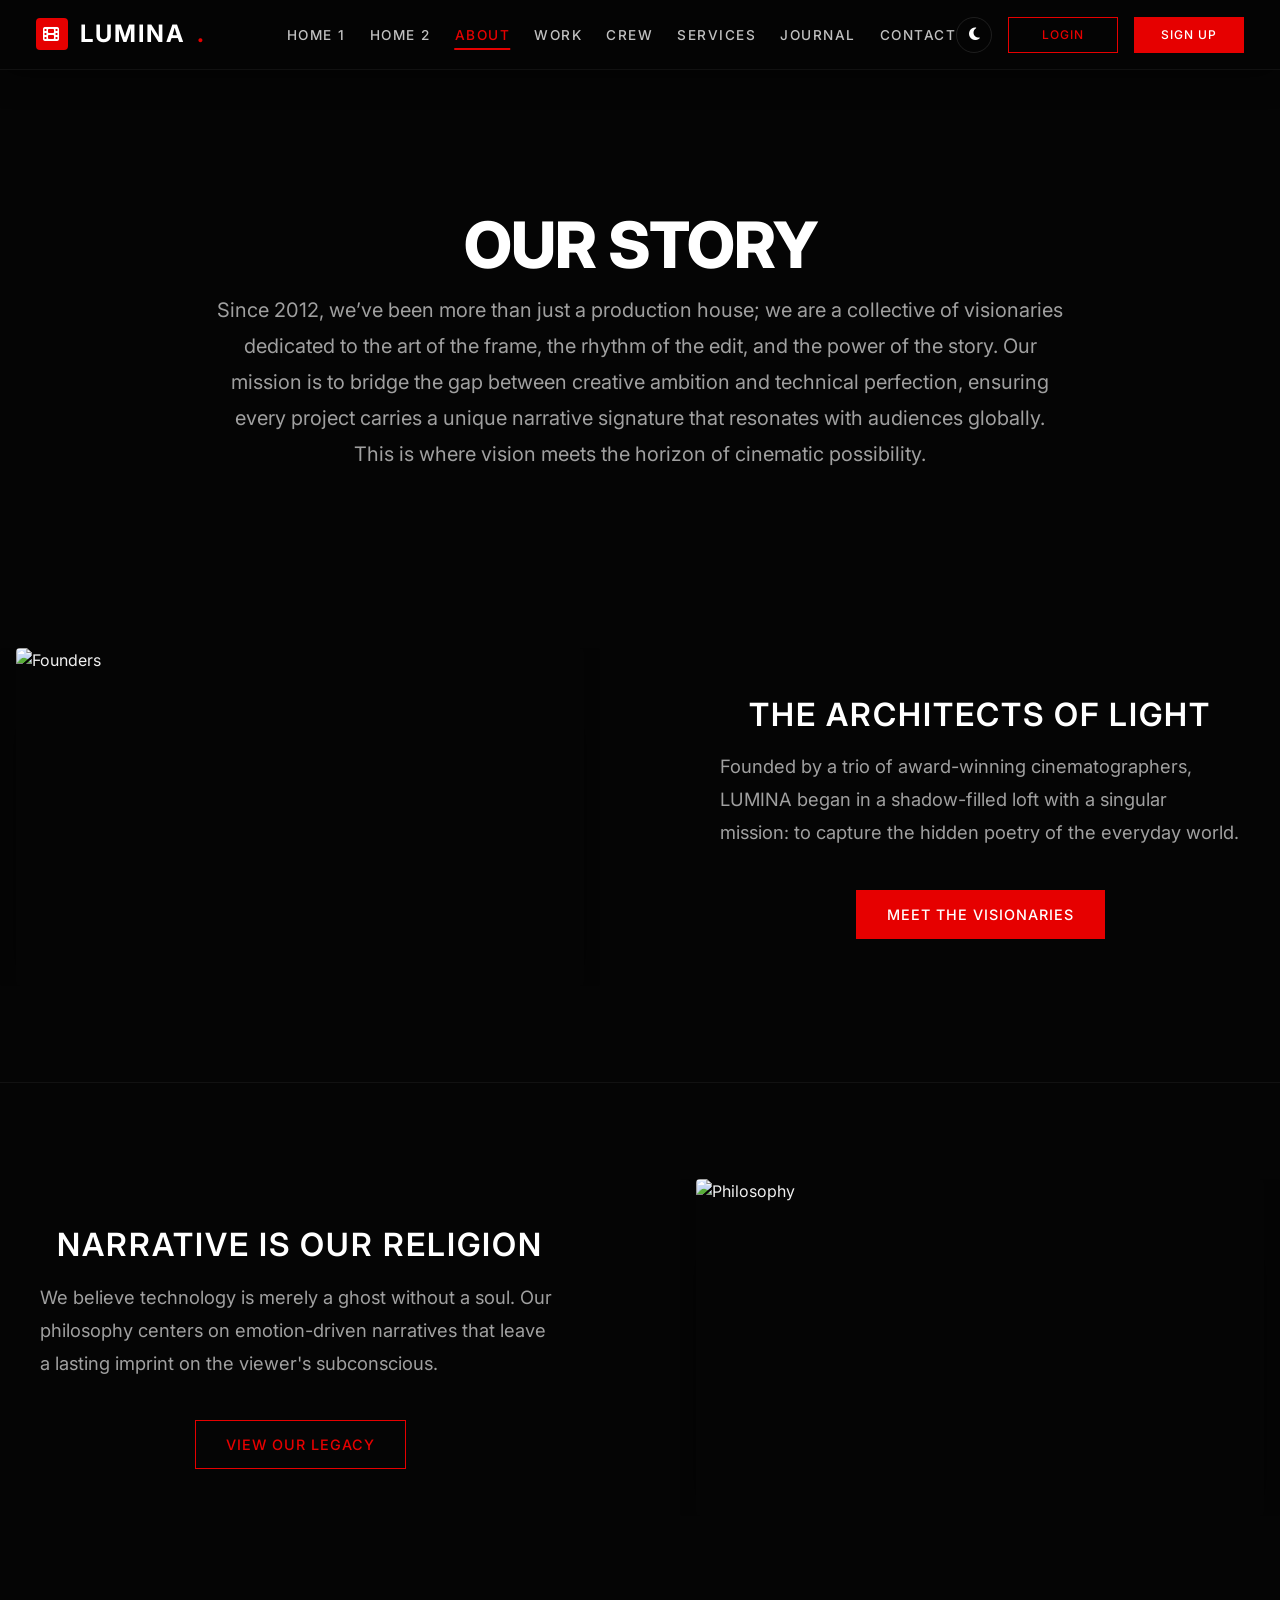
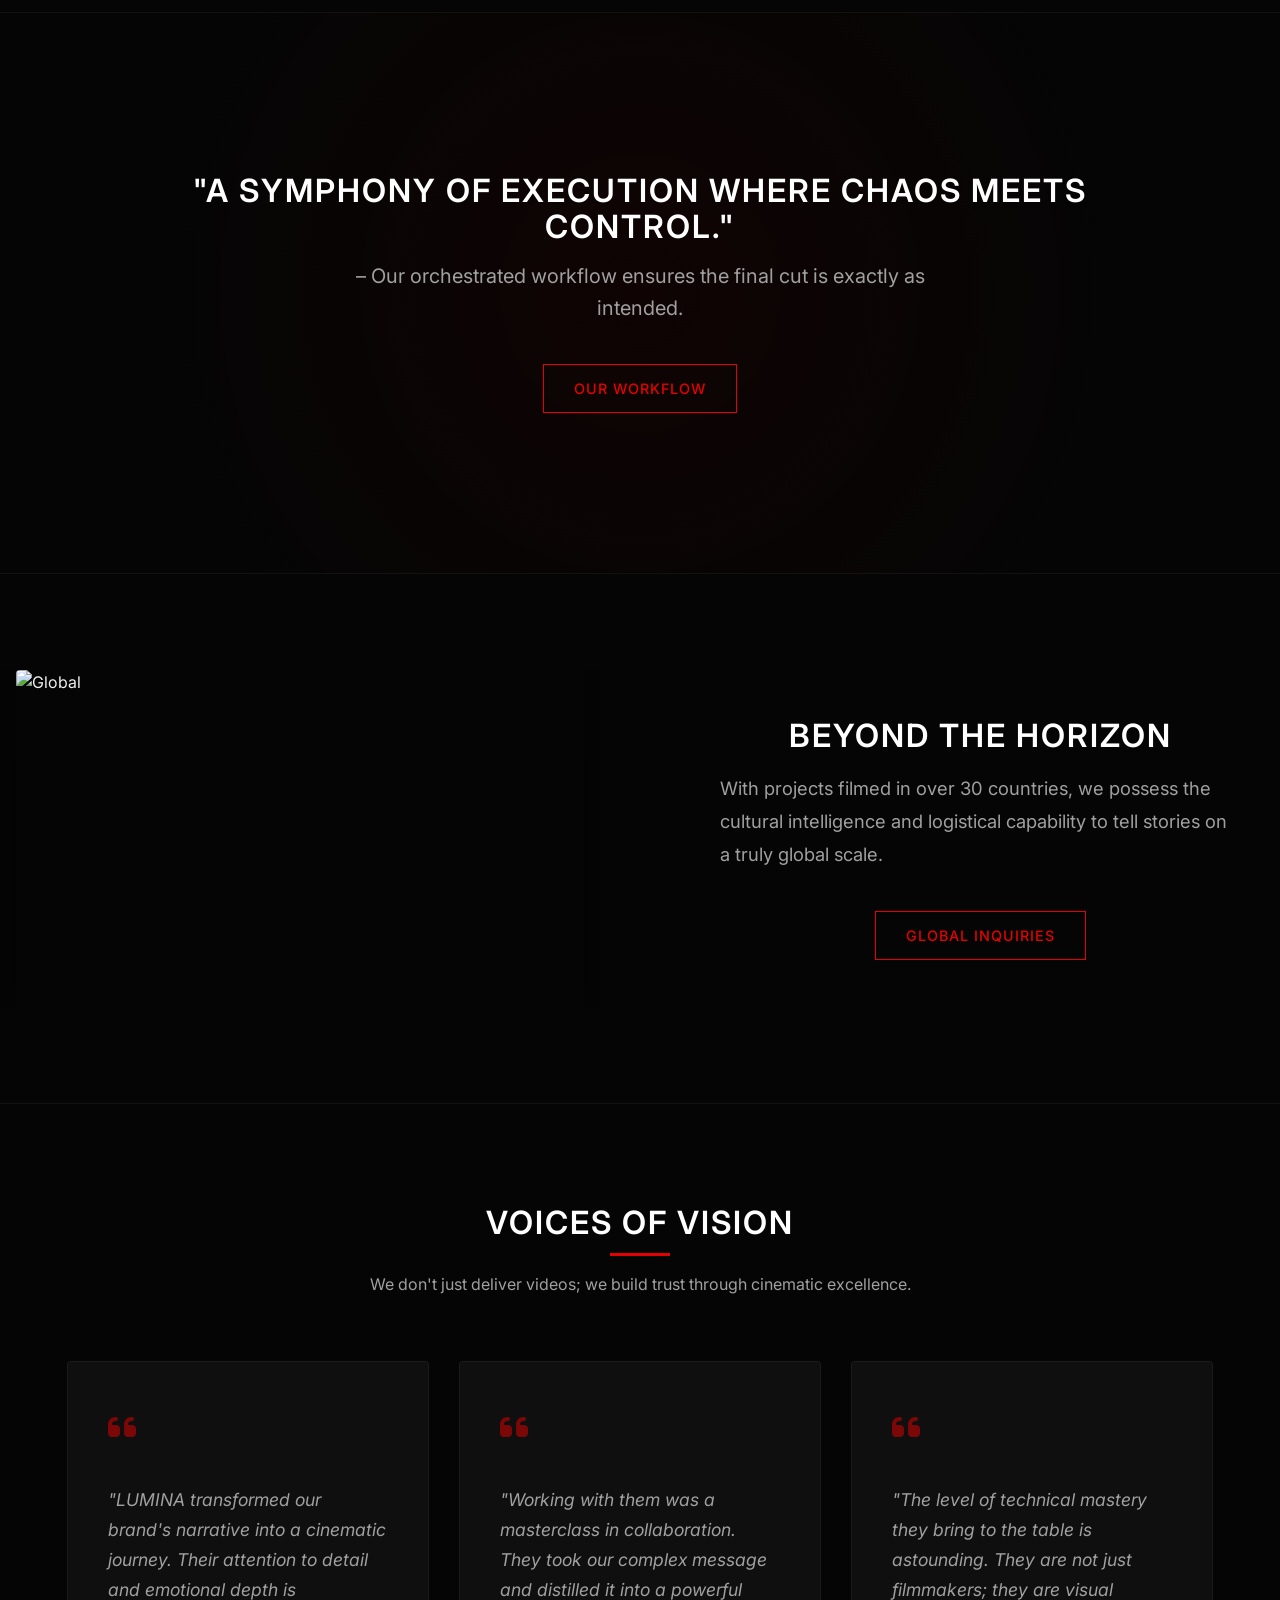
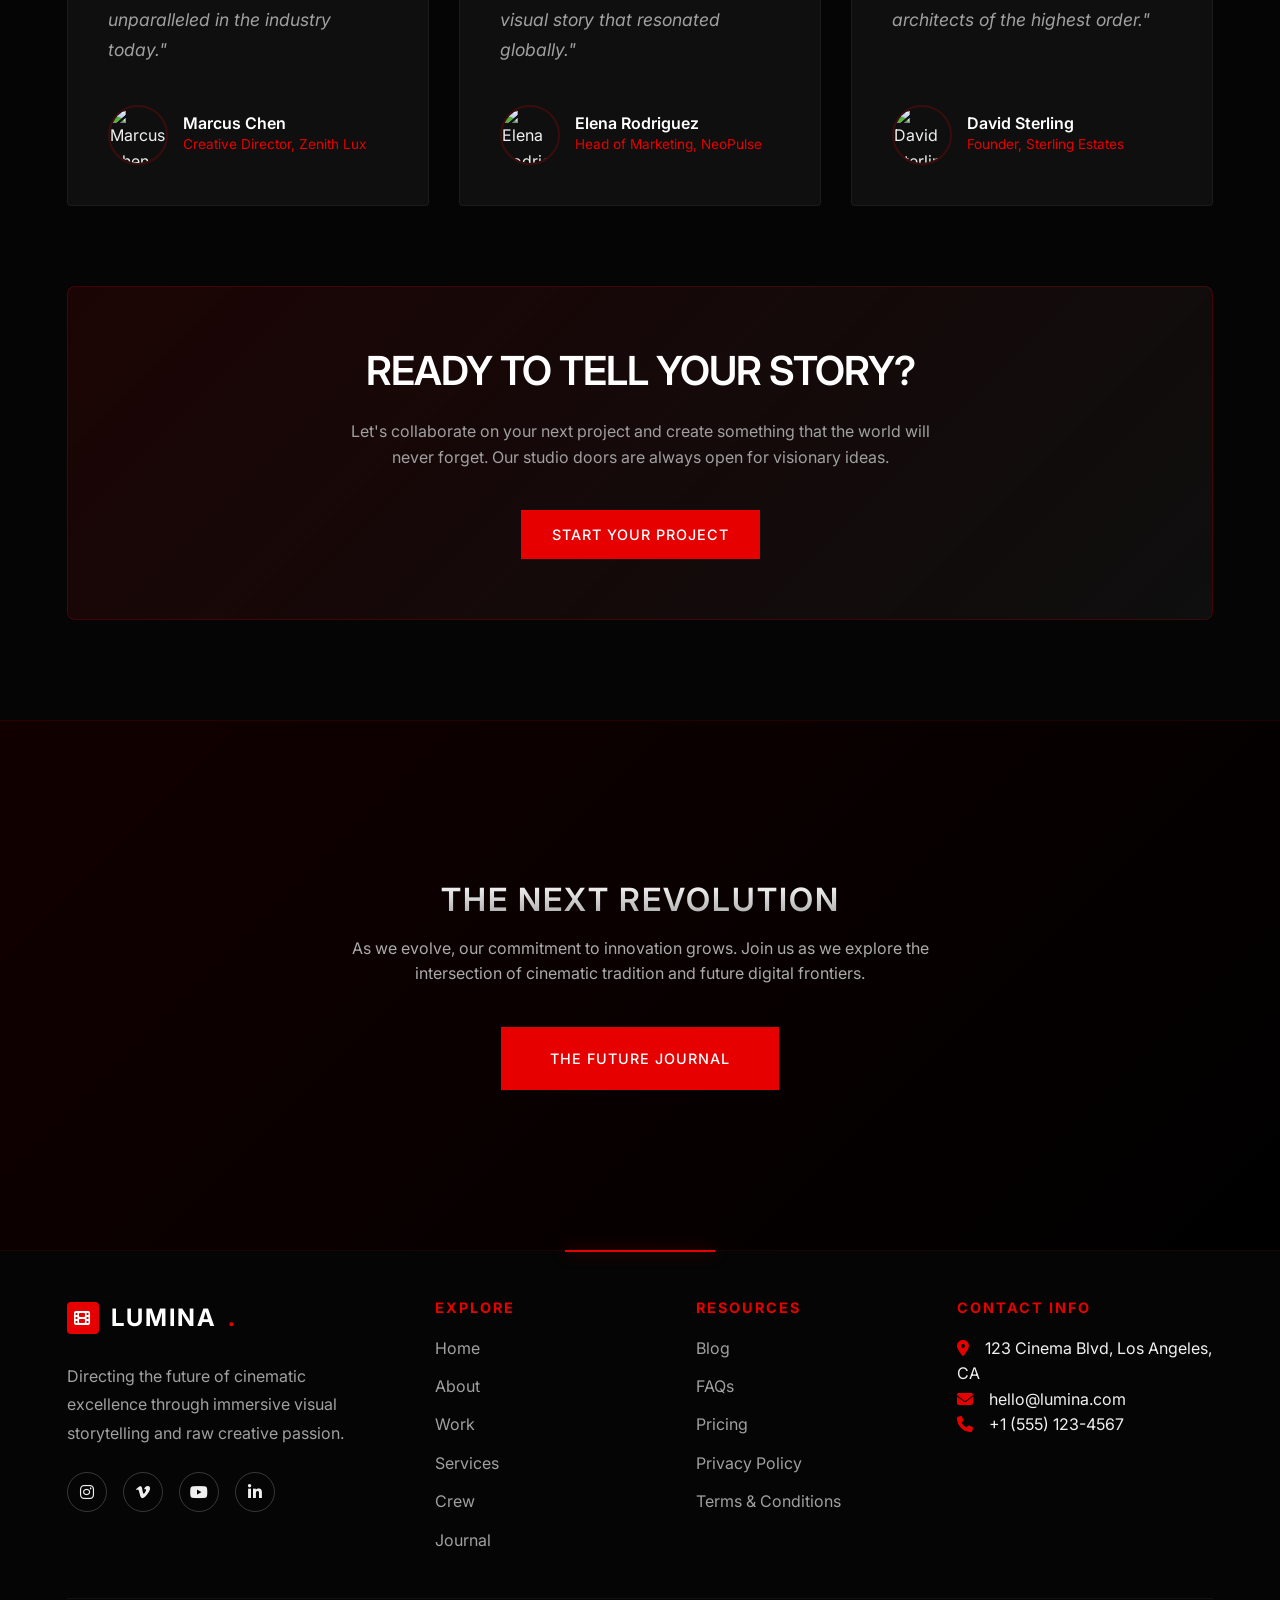
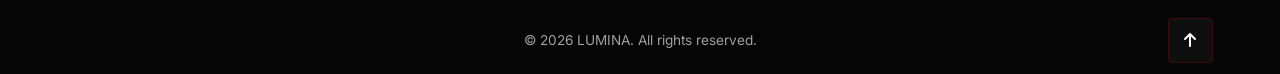
==== about.html @ e9e658db "first commit" ====
<!DOCTYPE html>
<html lang="en">

<head>
    <meta charset="UTF-8">
    <meta name="viewport" content="width=device-width, initial-scale=1.0">
    <title>LUMINA | About Us</title>
    <link rel="stylesheet" href="css/style.css">
    <link rel="icon" type="image/png" href="favicon.png">
    <link rel="stylesheet" href="https://cdnjs.cloudflare.com/ajax/libs/font-awesome/6.4.0/css/all.min.css">
    <style>
        .page-header {
            background: transparent !important;
            min-height: auto !important;
        }

        .page-header::before {
            display: none !important;
        }

        .about-story {
            max-width: 800px;
            margin: 0 auto;
            font-size: 1.1rem;
            line-height: 1.8;
            color: #ccc;
        }

        .about-story p {
            margin-bottom: 2rem;
            color: inherit;
        }

        .vision-mission {
            display: grid;
            grid-template-columns: 1fr 1fr;
            gap: 4rem;
            margin: 4rem 0;
        }

        @media (max-width: 768px) {
            .vision-mission {
                grid-template-columns: 1fr;
            }
        }

        .vm-card {
            background: var(--bg-secondary);
            padding: 3rem;
            border-left: 3px solid var(--accent-color);
        }

        .vm-card h3 {
            margin-bottom: 1rem;
            color: var(--accent-color);
        }

        .milestones {
            margin-top: 8rem;
        }
    </style>
</head>

<body>

    <!-- Navbar -->
    <nav class="navbar">
        <div class="container nav-container">
            <div class="nav-left">
                <a href="index.html" class="logo">
                    <div class="logo-icon"><i class="fas fa-film"></i></div>
                    LUMINA<span>.</span>
                </a>
            </div>

            <ul class="nav-links">
                <li><a href="index.html">Home 1</a></li>
                <li><a href="home-studio.html">Home 2</a></li>
                <li><a href="about.html" class="active">About</a></li>
                <li><a href="portfolio.html">Work</a></li>
                <li><a href="crew.html">Crew</a></li>
                <li><a href="services.html">Services</a></li>
                <li><a href="blog.html">Journal</a></li>
                <li><a href="contact.html">Contact</a></li>
                <li class="mobile-actions">
                    <a href="login.html" class="btn btn-sm">Login</a>
                    <a href="signup.html" class="btn btn-sm btn-primary">Sign Up</a>
                </li>
            </ul>

            <div class="nav-right">
                <div class="nav-actions">
                    <button class="theme-btn" title="Toggle Theme"><i class="fas fa-moon"></i></button>
                    <a href="login.html" class="btn btn-sm">Login</a>
                    <a href="signup.html" class="btn btn-sm btn-primary">Sign Up</a>
                </div>
                <div class="hamburger">
                    <i class="fas fa-bars"></i>
                </div>
            </div>
        </div>
    </nav>

    <header class="page-header">
        <div class="container">
            <h1 class="fade-in" style="font-size: 4rem; margin-bottom: 0.75rem;">Our Story</h1>
            <p class="fade-in"
                style="max-width: 850px; margin: 0 auto; line-height: 1.8; color: var(--text-secondary);">Since 2012,
                we’ve been more than just a production house; we are a collective of visionaries dedicated to the art of
                the frame, the rhythm of the edit, and the power of the story. Our mission is to bridge the gap between
                creative ambition and technical perfection, ensuring every project carries a unique narrative signature
                that resonates with audiences globally. This is where vision meets the horizon of cinematic possibility.
            </p>
        </div>
    </header>

    <!-- Structured Content Sections -->
    <main class="structured-sections">
        <!-- Section 1: The Founders (Split) -->
        <section class="section-split">
            <div class="container split-image-wrapper fade-in">
                <img src="https://images.unsplash.com/photo-1529156069898-49953e39b3ac?q=80&w=2073&auto=format&fit=crop"
                    alt="Founders" class="split-image">
            </div>
            <div class="container split-content fade-in">
                <h2>THE ARCHITECTS OF LIGHT</h2>
                <p>Founded by a trio of award-winning cinematographers, LUMINA began in a shadow-filled loft with a
                    singular mission: to capture the hidden poetry of the everyday world.</p>
                <a href="crew.html" class="btn btn-primary">Meet the Visionaries</a>
            </div>
        </section>

        <!-- Section 2: Artistic Philosophy (Split Reverse) -->
        <section class="section-split reverse">
            <div class="container split-image-wrapper fade-in">
                <img src="https://images.unsplash.com/photo-1536440136628-849c177e76a1?q=80&w=1925&auto=format&fit=crop"
                    alt="Philosophy" class="split-image">
            </div>
            <div class="container split-content fade-in">
                <h2>NARRATIVE IS OUR RELIGION</h2>
                <p>We believe technology is merely a ghost without a soul. Our philosophy centers on emotion-driven
                    narratives that leave a lasting imprint on the viewer's subconscious.</p>
                <a href="portfolio.html" class="btn">View Our Legacy</a>
            </div>
        </section>

        <!-- Section 3: The Creative Process (Highlight) -->
        <section class="section-highlight fade-in">
            <div class="container">
                <h2>"A symphony of execution where chaos meets control."</h2>
                <p>– Our orchestrated workflow ensures the final cut is exactly as intended.</p>
                <a href="services.html" class="btn">Our Workflow</a>
            </div>
        </section>

        <!-- Section 4: Global Footprint (Split) -->
        <section class="section-split">
            <div class="container split-image-wrapper fade-in">
                <img src="https://images.unsplash.com/photo-1485846234645-a62644f84728?q=80&w=2059&auto=format&fit=crop"
                    alt="Global" class="split-image">
            </div>
            <div class="container split-content fade-in">
                <h2>BEYOND THE HORIZON</h2>
                <p>With projects filmed in over 30 countries, we possess the cultural intelligence and logistical
                    capability to tell stories on a truly global scale.</p>
                <a href="contact.html" class="btn">Global Inquiries</a>
            </div>
        </section>

        <!-- Section 5: Testimonials -->
        <section class="testimonials-wrapper fade-in">
            <div class="container">
                <div class="section-header">
                    <h2 class="section-title">VOICES OF VISION</h2>
                    <p>We don't just deliver videos; we build trust through cinematic excellence.</p>
                </div>

                <div class="testimonial-grid">
                    <!-- Testimonial 1 -->
                    <div class="testimonial-card">
                        <div class="quote-icon"><i class="fas fa-quote-left"></i></div>
                        <p class="testimonial-text">"LUMINA transformed our brand's narrative into a cinematic journey.
                            Their attention to detail and emotional depth is unparalleled in the industry today."</p>
                        <div class="testimonial-author">
                            <img src="https://images.unsplash.com/photo-1507003211169-0a1dd7228f2d?q=80&w=1974&auto=format&fit=crop"
                                alt="Marcus Chen" class="author-img">
                            <div class="author-info">
                                <h4>Marcus Chen</h4>
                                <p>Creative Director, Zenith Lux</p>
                            </div>
                        </div>
                    </div>

                    <!-- Testimonial 2 -->
                    <div class="testimonial-card">
                        <div class="quote-icon"><i class="fas fa-quote-left"></i></div>
                        <p class="testimonial-text">"Working with them was a masterclass in collaboration. They took our
                            complex message and distilled it into a powerful visual story that resonated globally."</p>
                        <div class="testimonial-author">
                            <img src="https://images.unsplash.com/photo-1494790108377-be9c29b29330?q=80&w=1974&auto=format&fit=crop"
                                alt="Elena Rodriguez" class="author-img">
                            <div class="author-info">
                                <h4>Elena Rodriguez</h4>
                                <p>Head of Marketing, NeoPulse</p>
                            </div>
                        </div>
                    </div>

                    <!-- Testimonial 3 -->
                    <div class="testimonial-card">
                        <div class="quote-icon"><i class="fas fa-quote-left"></i></div>
                        <p class="testimonial-text">"The level of technical mastery they bring to the table is
                            astounding. They are not just filmmakers; they are visual architects of the highest order."
                        </p>
                        <div class="testimonial-author">
                            <img src="https://images.unsplash.com/photo-1472099645785-5658abf4ff4e?q=80&w=2070&auto=format&fit=crop"
                                alt="David Sterling" class="author-img">
                            <div class="author-info">
                                <h4>David Sterling</h4>
                                <p>Founder, Sterling Estates</p>
                            </div>
                        </div>
                    </div>
                </div>

                <!-- CTA Box -->
                <div class="cta-box fade-in">
                    <h3>READY TO TELL YOUR STORY?</h3>
                    <p>Let's collaborate on your next project and create something that the world will never forget. Our
                        studio doors are always open for visionary ideas.</p>
                    <a href="contact.html" class="btn btn-primary">Start Your Project</a>
                </div>
            </div>
        </section>

        <!-- Section 6: Future of Lumina (Full CTA) -->
        <section class="section-cta-full fade-in">
            <div class="container">
                <h2>THE NEXT REVOLUTION</h2>
                <p style="max-width: 600px; margin: 0 auto 2.5rem; color: #aaa;">As we evolve, our commitment to
                    innovation grows. Join us as we explore the intersection of cinematic tradition and future digital
                    frontiers.</p>
                <a href="blog.html" class="btn btn-primary btn-lg" style="padding: 1.2rem 3rem;">The Future Journal</a>
            </div>
        </section>
    </main>

    <!-- Footer -->
    <footer>
        <div class="container">
            <div class="footer-content">
                <div class="footer-brand">
                    <a href="index.html" class="logo" style="margin-bottom: 1.5rem; display: flex;">
                        <div class="logo-icon"><i class="fas fa-film"></i></div>
                        LUMINA<span>.</span>
                    </a>
                    <p>Directing the future of cinematic excellence through immersive visual storytelling and raw
                        creative passion.</p>
                    <div class="social-icons">
                        <a href="#"><i class="fab fa-instagram"></i></a>
                        <a href="#"><i class="fab fa-vimeo-v"></i></a>
                        <a href="#"><i class="fab fa-youtube"></i></a>
                        <a href="#"><i class="fab fa-linkedin-in"></i></a>
                    </div>
                </div>

                <div class="footer-links">
                    <h3>Explore</h3>
                    <ul>
                        <li><a href="index.html">Home</a></li>
                        <li><a href="about.html">About</a></li>
                        <li><a href="portfolio.html">Work</a></li>
                        <li><a href="services.html">Services</a></li>
                        <li><a href="crew.html">Crew</a></li>
                        <li><a href="blog.html">Journal</a></li>
                    </ul>
                </div>

                <div class="footer-links">
                    <h3>Resources</h3>
                    <ul>
                        <li><a href="blog.html">Blog</a></li>
                        <li><a href="#">FAQs</a></li>
                        <li><a href="#">Pricing</a></li>
                        <li><a href="#">Privacy Policy</a></li>
                        <li><a href="#">Terms & Conditions</a></li>
                    </ul>
                </div>

                <div class="footer-contact">
                    <h3>Contact Info</h3>
                    <ul>
                        <li><i class="fas fa-map-marker-alt" style="margin-right:12px; color:var(--accent-color)"></i>
                            123 Cinema Blvd, Los Angeles, CA</li>
                        <li><i class="fas fa-envelope" style="margin-right:12px; color:var(--accent-color)"></i>
                            hello@lumina.com</li>
                        <li><i class="fas fa-phone" style="margin-right:12px; color:var(--accent-color)"></i>
                            +1 (555) 123-4567</li>
                    </ul>
                </div>
            </div>

            <div class="footer-bottom">
                <div class="copyright">
                    <p>&copy; 2026 LUMINA. All rights reserved.</p>
                </div>
                <div class="back-to-top" title="Back to Top">
                    <i class="fas fa-arrow-up"></i>
                </div>
            </div>
        </div>
    </footer>

    <script src="js/main.js"></script>
</body>

</html>
---- css/style.css ----
/* Google Fonts Import */
@import url('https://fonts.googleapis.com/css2?family=Inter:wght@300;400;500;600&family=Playfair+Display:ital,wght@0,400;0,700;1,400&display=swap');

:root {
    --bg-color: #050505;
    --bg-secondary: #0f0f0f;
    --text-primary: #f0f0f0;
    --text-secondary: #a0a0a0;
    --accent-color: #e60000;
    /* Deep Cinematic Red */
    --accent-hover: #b30000;
    --white: #ffffff;
    --black: #000000;
    --overlay-dark: rgba(0, 0, 0, 0.7);
    --transition: all 0.3s ease;

    --font-heading: 'Playfair Display', serif;
    --font-body: 'Inter', sans-serif;

    --spacing-xs: 0.5rem;
    --spacing-sm: 1rem;
    --spacing-md: 2rem;
    --spacing-lg: 4rem;
    --spacing-xl: 8rem;
}

/* Light Mode Variables Overrides */
body.light-mode {
    --bg-color: #fcfcfc;
    --bg-secondary: #ffffff;
    --text-primary: #121212;
    --text-secondary: #555555;
    --white: #111111;
    --black: #ffffff;
    --overlay-dark: rgba(255, 255, 255, 0.82);
    --accent-color: #cc0000;
    /* Slightly more contrast for light mode */
}

body.light-mode .navbar {
    background: rgba(255, 255, 255, 0.98);
}

body.light-mode .navbar.scrolled {
    background: rgba(255, 255, 255, 0.98);
    border-bottom: 1px solid rgba(0, 0, 0, 0.05);
}

body.light-mode .logo,
body.light-mode .nav-links a,
body.light-mode .nav-action,
body.light-mode h1,
body.light-mode h2,
body.light-mode h3 {
    color: var(--text-primary);
}

body.light-mode .logo-icon {
    color: #ffffff;
}

body.light-mode .journal-card,
body.light-mode .vm-card,
body.light-mode .service-preview-card {
    background: #ffffff;
    border: 1px solid rgba(0, 0, 0, 0.05);
    box-shadow: 0 5px 15px rgba(0, 0, 0, 0.03);
}

* {
    margin: 0;
    padding: 0;
    box-sizing: border-box;
}

body {
    background-color: var(--bg-color);
    color: var(--text-primary);
    font-family: var(--font-body);
    line-height: 1.6;
    overflow-x: hidden;
    -webkit-font-smoothing: antialiased;
    padding-top: 70px;
    /* Offset for fixed header */
}

h1,
h2,
h3,
h4,
h5,
h6 {
    font-family: var(--font-heading);
    color: var(--white);
    font-weight: 700;
    line-height: 1.2;
}

a {
    text-decoration: none;
    color: inherit;
    transition: var(--transition);
}

ul {
    list-style: none;
}

img,
video {
    max-width: 100%;
    display: block;
}

/* Base Utility Classes */
.container {
    width: 92%;
    max-width: 1240px;
    margin: 0 auto;
    padding: 0 var(--spacing-sm);
}

.text-center {
    text-align: center;
}

.section-padding {
    padding: var(--spacing-xl) 0;
}

.flex {
    display: flex;
}

.grid {
    display: grid;
}

.items-center {
    align-items: center;
}

.justify-between {
    justify-content: space-between;
}

.justify-center {
    justify-content: center;
}

/* Buttons */
.btn {
    display: inline-block;
    padding: 12px 30px;
    border: 1px solid var(--accent-color);
    color: var(--accent-color);
    text-transform: uppercase;
    letter-spacing: 1px;
    font-size: 0.9rem;
    font-weight: 500;
    cursor: pointer;
    transition: var(--transition);
    background: transparent;
}

.btn:hover {
    background: var(--accent-color);
    color: var(--white);
    border-color: var(--accent-color);
}

.btn-primary {
    background: var(--accent-color);
    color: var(--white);
}

.btn-primary:hover {
    background: var(--accent-hover);
    border-color: var(--accent-hover);
    color: var(--white);
}

/* Navbar Redesign Refined */
.navbar {
    position: fixed;
    top: 0;
    left: 0;
    width: 100%;
    height: 70px;
    /* Compact persistent height */
    padding: 0;
    z-index: 1000;
    background: rgba(5, 5, 5, 0.98);
    /* Solid dark background */
    backdrop-filter: blur(15px);
    border-bottom: 1px solid rgba(255, 255, 255, 0.05);
    box-shadow: 0 4px 30px rgba(0, 0, 0, 0.5);
    transition: var(--transition);
    display: flex;
    align-items: center;
}

.navbar.scrolled {
    background: rgba(0, 0, 0, 1);
    height: 70px;
}

.nav-container {
    display: flex;
    justify-content: space-between;
    align-items: center;
    width: 100%;
    height: 100%;
    position: relative;
}

.nav-left {
    display: flex;
    align-items: center;
    flex: 1;
    /* Allow left side to occupy space */
    z-index: 11;
}

.logo {
    display: flex;
    align-items: center;
    gap: 12px;
    font-family: var(--font-heading);
    font-size: 1.5rem;
    font-weight: 700;
    color: var(--white);
    letter-spacing: 2px;
    z-index: 12;
}

.logo-icon {
    width: 32px;
    height: 32px;
    background: var(--accent-color);
    border-radius: 4px;
    display: flex;
    align-items: center;
    justify-content: center;
    color: var(--white);
    font-size: 1rem;
}

.logo span {
    color: var(--accent-color);
}

.nav-links {
    display: flex;
    align-items: center;
    gap: 1.5rem;
    /* Reduced gap from 2rem to prevent collision */
    margin: 0;
    padding: 0;
    list-style: none;
    transition: var(--transition);
    z-index: 10;
    flex: 0 0 auto;
    /* Keep exact size */
}

.nav-links a {
    color: var(--text-primary);
    font-size: 0.85rem;
    text-transform: uppercase;
    letter-spacing: 1.5px;
    font-weight: 500;
    position: relative;
    padding: 5px 0;
    opacity: 0.8;
    white-space: nowrap;
    /* Prevent numbers from stacking */
}

.nav-links a:hover,
.nav-links a.active {
    opacity: 1;
    color: var(--accent-color);
}

.nav-links a::after {
    content: '';
    position: absolute;
    width: 0;
    height: 2px;
    bottom: -2px;
    left: 50%;
    transform: translateX(-50%);
    background-color: var(--accent-color);
    transition: width 0.3s ease;
}

.nav-links a:hover::after,
.nav-links a.active::after {
    width: 100%;
}

.nav-right {
    display: flex;
    align-items: center;
    justify-content: flex-end;
    flex: 1;
    /* Allow right side to occupy same space as left for centering effect */
    gap: 1.2rem;
    z-index: 11;
}

.nav-actions {
    display: flex;
    align-items: center;
    gap: 1rem;
}

.nav-action {
    font-size: 0.8rem;
    text-transform: uppercase;
    letter-spacing: 1px;
    color: var(--text-primary);
    font-weight: 600;
    transition: var(--transition);
    padding: 8px 12px;
}

.nav-action:hover {
    color: var(--accent-color);
}

.theme-btn {
    background: transparent;
    border: 1px solid rgba(255, 255, 255, 0.1);
    color: var(--white);
    width: 36px;
    height: 36px;
    border-radius: 50%;
    display: flex;
    align-items: center;
    justify-content: center;
    cursor: pointer;
    transition: var(--transition);
}

.theme-btn i {
    font-size: 0.9rem;
}

.theme-btn:hover {
    border-color: var(--accent-color);
    color: var(--accent-color);
    background: rgba(230, 0, 0, 0.05);
}

.btn-sm {
    padding: 10px 24px;
    font-size: 0.75rem;
    min-width: 110px;
    text-align: center;
    display: flex;
    align-items: center;
    justify-content: center;
    height: 36px;
}

.mobile-actions {
    display: none;
}

.hamburger {
    display: none;
    cursor: pointer;
    font-size: 1.5rem;
    color: var(--white);
}

/* Mobile Nav Update */
@media (max-width: 1100px) {
    .nav-actions .btn {
        display: none;
    }

    .nav-right {
        gap: 0.8rem;
    }
}

@media (max-width: 1100px) {
    .nav-links {
        position: fixed;
        left: auto;
        transform: none;
        top: 0;
        right: -100%;
        height: 100vh;
        width: 80%;
        max-width: 400px;
        background: var(--bg-secondary);
        flex-direction: column;
        justify-content: center;
        align-items: center;
        box-shadow: -10px 0 30px rgba(0, 0, 0, 0.5);
        transition: right 0.4s cubic-bezier(0.77, 0, 0.175, 1);
        z-index: 1000;
        gap: 2rem;
    }

    .nav-links.active {
        right: 0;
    }

    .hamburger {
        display: block;
        z-index: 1001;
    }

    .nav-links a {
        font-size: 1.2rem;
    }

    .mobile-actions {
        display: flex;
        flex-direction: column;
        align-items: center;
        gap: 1.5rem;
        margin-top: 2rem;
        width: 100%;
        padding: 0 2rem;
    }
}

/* Footer */
footer {
    background-color: #050505;
    /* Deeper cinematic black */
    padding: 3rem 0 1rem;
    border-top: 1px solid rgba(230, 0, 0, 0.1);
    position: relative;
}

footer::before {
    content: '';
    position: absolute;
    top: -1px;
    left: 50%;
    transform: translateX(-50%);
    width: 150px;
    height: 2px;
    background: var(--accent-color);
    box-shadow: 0 0 15px rgba(230, 0, 0, 0.6);
    z-index: 1;
}

.footer-content {
    display: grid;
    grid-template-columns: 1.5fr 1fr 1fr 1.2fr;
    gap: 3rem;
    margin-bottom: 2rem;
}

@media (max-width: 1024px) {
    .footer-content {
        grid-template-columns: 1fr 1fr;
        gap: 3rem;
    }
}

@media (max-width: 600px) {
    .footer-content {
        grid-template-columns: 1fr;
    }
}

.footer-brand h2 {
    font-size: 2rem;
    margin-bottom: 1rem;
}

.footer-brand p {
    color: var(--text-secondary);
    margin-bottom: 1.5rem;
    max-width: 300px;
    /* Better hierarchy */
    line-height: 1.8;
}

.footer-links h3,
.footer-contact h3 {
    margin-bottom: 1.2rem;
    font-size: 0.9rem;
    text-transform: uppercase;
    letter-spacing: 2px;
    color: var(--accent-color);
    /* Highlight with brand red */
    font-weight: 700;
}

.footer-links ul li {
    margin-bottom: 0.8rem;
}

.footer-links a {
    color: var(--text-secondary);
}

.footer-links a:hover {
    color: var(--accent-color);
}

.social-icons {
    display: flex;
    gap: 1rem;
}

.social-icons a {
    width: 40px;
    height: 40px;
    border: 1px solid rgba(255, 255, 255, 0.2);
    display: flex;
    align-items: center;
    justify-content: center;
    border-radius: 50%;
    transition: var(--transition);
}

.social-icons a:hover {
    border-color: var(--accent-color);
    color: var(--accent-color);
}

.footer-bottom {
    display: flex;
    justify-content: center;
    /* Center the copyright */
    align-items: center;
    padding-top: 1.5rem;
    border-top: 1px solid rgba(255, 255, 255, 0.05);
    position: relative;
    /* For absolute button positioning */
    height: 60px;
    /* Compact height */
}

.copyright {
    color: var(--text-secondary);
    font-size: 0.85rem;
}

.back-to-top {
    position: absolute;
    right: 0;
    width: 45px;
    height: 45px;
    background: var(--bg-secondary);
    border: 1px solid rgba(230, 0, 0, 0.2);
    /* Red accent border */
    color: var(--white);
    display: flex;
    align-items: center;
    justify-content: center;
    border-radius: 4px;
    cursor: pointer;
    transition: var(--transition);
}

.back-to-top:hover {
    background: var(--accent-color);
    border-color: var(--accent-color);
    transform: translateY(-5px);
    box-shadow: 0 0 15px rgba(230, 0, 0, 0.4);
}

@media (max-width: 768px) {
    .footer-bottom {
        flex-direction: column;
        gap: 2rem;
        text-align: center;
    }

    .back-to-top {
        position: static;
        margin-top: 1rem;
    }
}

/* Animations */
.fade-in {
    opacity: 0;
    transform: translateY(20px);
    transition: opacity 0.8s cubic-bezier(0.5, 0, 0, 1), transform 0.8s cubic-bezier(0.5, 0, 0, 1);
}

.fade-in.visible {
    opacity: 1;
    transform: translateY(0);
}

/* Storytelling Layout Components */
.story-blocks {
    display: flex;
    flex-direction: column;
    gap: 10rem;
    margin-top: 6rem;
}

.story-block {
    display: grid;
    grid-template-columns: repeat(12, 1fr);
    align-items: flex-start;
}

.story-content {
    grid-column: 1 / span 6;
    position: relative;
}

.story-block:nth-child(even) .story-content {
    grid-column: 7 / span 6;
    text-align: right;
}

.story-year {
    font-size: clamp(5rem, 15vw, 10rem);
    font-weight: 800;
    color: var(--accent-color);
    line-height: 0.8;
    margin-bottom: 2rem;
    opacity: 0.08;
    font-family: var(--font-heading);
    position: absolute;
    top: -4rem;
    left: -2rem;
    z-index: -1;
    pointer-events: none;
}

.story-block:nth-child(even) .story-year {
    left: auto;
    right: -2rem;
}

.story-header {
    margin-bottom: 1.5rem;
}

.story-title {
    font-size: clamp(2.2rem, 5vw, 3.5rem);
    margin-bottom: 0.5rem;
    color: var(--white);
    letter-spacing: -1px;
    font-family: var(--font-heading);
}

.story-subtitle {
    font-size: 1rem;
    text-transform: uppercase;
    letter-spacing: 4px;
    color: var(--accent-color);
    font-weight: 600;
}

.story-text {
    font-size: 1.15rem;
    color: var(--text-secondary);
    line-height: 1.8;
    max-width: 550px;
}

.story-block:nth-child(even) .story-text {
    margin-left: auto;
}

.story-divider {
    width: 40px;
    height: 1px;
    background: var(--accent-color);
    margin-bottom: 2.5rem;
    opacity: 0.5;
}

.story-block:nth-child(even) .story-divider {
    margin-left: auto;
}

@media (max-width: 950px) {
    .story-blocks {
        gap: 6rem;
    }

    .story-content,
    .story-block:nth-child(even) .story-content {
        grid-column: 1 / span 12;
        text-align: left;
    }

    .story-block:nth-child(even) .story-text,
    .story-block:nth-child(even) .story-divider {
        margin-left: 0;
    }

    .story-block:nth-child(even) .story-year {
        right: auto;
        left: -2rem;
    }
}

/* Typography Scale */
h1 {
    font-size: clamp(2.5rem, 5vw, 4.5rem);
}

h2 {
    font-size: clamp(2rem, 4vw, 3.5rem);
}

h3 {
    font-size: 1.5rem;
}

p {
    color: var(--text-secondary);
}

/* Common Sections */
.section-header {
    margin-bottom: var(--spacing-lg);
    text-align: center;
    max-width: 800px;
    margin-left: auto;
    margin-right: auto;
}

.section-title {
    margin-bottom: 1rem;
    position: relative;
    display: inline-block;
}

.section-title::after {
    content: '';
    display: block;
    width: 60px;
    height: 3px;
    background: var(--accent-color);
    margin: 10px auto 0;
}

/* About Snapshot */
.about-snapshot-content {
    max-width: 800px;
    margin: 0 auto;
    text-align: center;
}

.about-snapshot-content p {
    font-size: 1.25rem;
    margin-bottom: 2.5rem;
    line-height: 1.8;
}

/* Services Highlights */
.bg-darker {
    background-color: #030303;
}

.services-grid {
    display: grid;
    grid-template-columns: repeat(auto-fit, minmax(240px, 1fr));
    gap: 2.5rem;
}

.service-card {
    background: rgba(255, 255, 255, 0.02);
    padding: 3.5rem 2.5rem;
    border: 1px solid rgba(255, 255, 255, 0.05);
    text-align: center;
    transition: var(--transition);
    position: relative;
    overflow: hidden;
}

.service-card::before {
    content: '';
    position: absolute;
    top: 0;
    left: 0;
    width: 100%;
    height: 2px;
    background: var(--accent-color);
    transform: scaleX(0);
    transition: transform 0.4s ease;
    transform-origin: left;
}

.service-card:hover {
    transform: translateY(-10px);
    background: rgba(255, 255, 255, 0.04);
    border-color: rgba(230, 0, 0, 0.2);
}

.service-card:hover::before {
    transform: scaleX(1);
}

.service-card i {
    font-size: 2.5rem;
    color: var(--accent-color);
    margin-bottom: 2rem;
}

.service-card h3 {
    margin-bottom: 1rem;
    font-size: 1.25rem;
}

/* Why Choose Us */
.why-us-grid {
    display: grid;
    grid-template-columns: repeat(auto-fit, minmax(220px, 1fr));
    gap: 3rem;
}

.why-card {
    text-align: center;
}

.why-icon {
    width: 70px;
    height: 70px;
    background: rgba(230, 0, 0, 0.1);
    border-radius: 50%;
    display: flex;
    align-items: center;
    justify-content: center;
    margin: 0 auto 2rem;
    color: var(--accent-color);
    font-size: 1.5rem;
    transition: var(--transition);
}

.why-card:hover .why-icon {
    background: var(--accent-color);
    color: var(--white);
    transform: rotateY(180deg);
}

.why-card h3 {
    font-size: 1.1rem;
    margin-bottom: 0.8rem;
    letter-spacing: 1px;
}

/* CTA Banner */
.cta-banner {
    background: linear-gradient(rgba(0, 0, 0, 0.85), rgba(0, 0, 0, 0.85)), url('https://images.unsplash.com/photo-1485846234645-a62644f84728?q=80&w=2059&auto=format&fit=crop') center/cover;
    text-align: center;
    color: var(--white);
    border-top: 1px solid rgba(230, 0, 0, 0.2);
    border-bottom: 1px solid rgba(230, 0, 0, 0.2);
}

.cta-content h2 {
    font-size: clamp(2rem, 6vw, 4rem);
    margin-bottom: 2rem;
    font-weight: 800;
}

/* Structured Content Sections */
.structured-sections {
    display: flex;
    flex-direction: column;
}

.content-block {
    padding: 8rem 0;
    border-bottom: 1px solid rgba(255, 255, 255, 0.03);
}

.content-block:last-child {
    border-bottom: none;
}

.content-block-container {
    max-width: 900px;
    margin: 0 auto;
    text-align: center;
}

.content-block-image {
    width: 100%;
    aspect-ratio: 21/9;
    /* Much sleeker/shorter cinematic ratio */
    object-fit: cover;
    border-radius: 4px;
    margin-bottom: 2.5rem;
    box-shadow: 0 15px 35px rgba(0, 0, 0, 0.4);
    transition: transform 0.6s cubic-bezier(0.165, 0.84, 0.44, 1);
}

.content-block:hover .content-block-image {
    transform: scale(1.02);
}

.content-block-header {
    font-size: clamp(2rem, 5vw, 3.5rem);
    color: var(--white);
    margin-bottom: 1.5rem;
    line-height: 1.2;
}

.content-block-text {
    font-size: 1.15rem;
    color: var(--text-secondary);
    max-width: 700px;
    margin: 0 auto 2.5rem;
    line-height: 1.8;
}

.content-block .btn {
    min-width: 200px;
}

@media (max-width: 768px) {
    .content-block {
        padding: 5rem 0;
    }

    .content-block-image {
        margin-bottom: 2rem;
    }

    .content-block-header {
        font-size: 1.8rem;
    }

    .content-block-text {
        font-size: 1rem;
    }
}

/* --- New Layout Variations --- */

/* 1. Split Layout (Image + Content) */
.section-split {
    display: grid;
    grid-template-columns: 1fr 1fr;
    gap: 5rem;
    align-items: center;
    padding: 6rem 0;
    border-bottom: 1px solid rgba(255, 255, 255, 0.05);
}

.section-split.reverse {
    direction: rtl;
    /* Flip visual order for desktop grid */
}

.section-split.reverse>* {
    direction: ltr;
    /* Reset text direction */
}

.split-image-wrapper {
    position: relative;
    width: 100%;
    aspect-ratio: 16/9;
    /* Even sleeker cinematic ratio */
    height: auto;
    overflow: hidden;
    border-radius: 4px;
}

.split-image {
    width: 100%;
    height: 100%;
    object-fit: cover;
    border-radius: 4px;
    box-shadow: 0 30px 60px -10px rgba(0, 0, 0, 0.6);
    transition: transform 0.6s cubic-bezier(0.2, 0.8, 0.2, 1);
}

.section-split:hover .split-image {
    transform: scale(1.02);
}

.split-content {
    display: flex;
    flex-direction: column;
    justify-content: center;
    padding: 1rem;
}

/* Alignment Rules: Headings & Buttons Center, Text Left */
.split-content h2 {
    text-align: center;
    margin-bottom: 1.5rem;
    font-size: clamp(2.2rem, 5vw, 3.5rem);
    width: 100%;
}

.split-content p {
    text-align: left;
    margin-bottom: 2.5rem;
    color: var(--text-secondary);
    font-size: 1.15rem;
    line-height: 1.8;
}

.split-content .btn {
    align-self: center;
    /* Center the button in flex column */
}

/* 2. Highlight Section (Minimal Text) */
.section-highlight {
    padding: 10rem 0;
    text-align: center;
    background: radial-gradient(circle at center, rgba(40, 0, 0, 0.3) 0%, var(--bg-color) 70%);
    border-bottom: 1px solid rgba(255, 255, 255, 0.05);
    position: relative;
}

.section-highlight h2 {
    font-size: clamp(2.5rem, 6vw, 4.5rem);
    max-width: 900px;
    margin: 0 auto 2rem;
    line-height: 1.1;
    letter-spacing: -1px;
}

.section-highlight p {
    max-width: 600px;
    margin: 0 auto 2.5rem;
    font-size: 1.25rem;
    color: var(--text-secondary);
}

/* 3. Full-Width CTA Section */
.section-cta-full {
    padding: 10rem 0;
    text-align: center;
    background: linear-gradient(135deg, #120000 0%, #000000 100%);
    border-top: 1px solid rgba(230, 0, 0, 0.15);
    position: relative;
}

.section-cta-full h2 {
    font-size: clamp(3rem, 7vw, 5rem);
    margin-bottom: 2rem;
    background: -webkit-linear-gradient(white, #a0a0a0);
    -webkit-background-clip: text;
    background-clip: text;
    -webkit-text-fill-color: transparent;
}

/* Responsive Adjustments */
@media (max-width: 900px) {

    .section-split,
    .section-split.reverse {
        display: flex;
        flex-direction: column;
        gap: 3rem;
        padding: 5rem 0;
        text-align: center;
        direction: ltr;
        /* Reset direction */
    }

    .split-image-wrapper {
        /* aspect-ratio handles height */
        order: -1;
        /* Image always on top */
    }

    .split-content {
        align-items: center;
        /* Center everything on mobile */
        padding: 0;
    }

    .split-content p {
        text-align: center;
        /* Center text on mobile */
    }
}

/* --- Adaptive Footer Implementation --- */

:root {
    --bg-footer: #050505;
    --footer-border: rgba(255, 255, 255, 0.2);
}

body.light-mode {
    --bg-footer: #f4f4f4;
    --footer-border: rgba(0, 0, 0, 0.15);
}

footer {
    background-color: var(--bg-footer) !important;
    transition: background-color 0.3s ease;
}

.social-icons a {
    border-color: var(--footer-border) !important;
    color: var(--text-primary) !important;
}

/* Ensure text colors in footer respond to theme */
.footer-brand p,
.copyright {
    color: var(--text-secondary);
}

.footer-links a {
    color: var(--text-secondary);
}


/* --- Single Font & Heading Updates --- */
:root {
    --font-heading: 'Inter', sans-serif !important;
    --font-body: 'Inter', sans-serif !important;
}

h1 {
    font-weight: 800;
    /* Bold Hero */
}

h2,
h3,
h4,
h5,
h6 {
    font-family: 'Inter', sans-serif !important;
    font-weight: 600;
}

/* Standardize Section Headings (Subtitle Size) */
.section-split h2,
.section-highlight h2,
.section-cta-full h2,
.content-block-header,
.section-title {
    font-size: clamp(1.5rem, 3vw, 2rem) !important;
    /* Smaller, subtitle-like */
    text-transform: uppercase;
    letter-spacing: 2px;
    margin-bottom: 1rem;
}

/* --- Unified Hero & Page Header System --- */

/* Base container for all page heroes */
.hero,
.page-header,
.journal-hero,
.blog-header,
.studio-hero {
    position: relative;
    padding: 140px 0 80px;
    /* Consistent vertical spacing (Top accommodates nav) */
    min-height: 40vh;
    /* Reduced from 50vh */
    display: flex;
    flex-direction: column;
    align-items: center;
    justify-content: center;
    text-align: center;
    background-size: cover;
    background-position: center;
    background-repeat: no-repeat;
    /* Default background for index if video is missing */
    background-color: var(--bg-color);
}

/* Visibility Overlay */
.hero::before,
.page-header::before,
.journal-hero::before,
.blog-header::before,
.studio-hero::before {
    content: '';
    position: absolute;
    top: 0;
    left: 0;
    width: 100%;
    height: 100%;
    background: rgba(0, 0, 0, 0.65);
    /* Dark overlay for text contrast */
    z-index: 1;
}

/* Content Z-Index to sit above overlay */
.hero>.container,
.page-header>.container,
.journal-hero>.container,
.blog-header>.container,
.studio-hero>.container,
.hero-content {
    position: relative;
    z-index: 2;
    width: 100%;
}

/* Consistent Heading Size */
.hero h1,
.page-header h1,
.journal-hero h1,
.blog-header h1,
.studio-hero h1 {
    font-size: clamp(2.5rem, 5vw, 4.2rem) !important;
    /* Standardized not oversized */
    line-height: 1.1;
    margin-bottom: 0.75rem;
    font-weight: 800;
    text-transform: uppercase;
    letter-spacing: -1px;
    color: var(--white);
    max-width: 900px;
    margin-left: auto;
    margin-right: auto;
}

/* Subtext/Tagline Consistency */
.hero p,
.page-header p,
.journal-hero p,
.studio-hero p,
.hero-subtitle {
    font-size: clamp(1rem, 2vw, 1.25rem);
    color: rgba(255, 255, 255, 0.9);
    max-width: 700px;
    margin: 0 auto 2rem;
    line-height: 1.6;
}

/* Specific Backgrounds (if not handled inline) */
.hero {
    background-image: url('https://images.unsplash.com/photo-1598899134739-967cea94b6ce?q=80&w=2070&auto=format&fit=crop');
}

.journal-hero {
    background-image: url('https://images.unsplash.com/photo-1485846234645-a62644f84728?q=80&w=2059&auto=format&fit=crop');
}

/* Default / Portfolio fallback if not inline */
.page-header {
    background-image: url('https://images.unsplash.com/photo-1550745165-9bc0b252726f?q=80&w=2070&auto=format&fit=crop');
}

/* --- Testimonials & CTA Box --- */
.testimonials-wrapper {
    padding: 100px 0;
    background: var(--bg-color);
}

.testimonial-grid {
    display: grid;
    grid-template-columns: repeat(3, 1fr);
    gap: 30px;
    margin-top: 50px;
}

.testimonial-card {
    background: var(--bg-secondary);
    padding: 40px;
    border: 1px solid rgba(255, 255, 255, 0.05);
    border-radius: 4px;
    transition: var(--transition);
    height: 100%;
    display: flex;
    flex-direction: column;
}

.testimonial-card:hover {
    border-color: var(--accent-color);
    transform: translateY(-8px);
    box-shadow: 0 15px 40px rgba(0, 0, 0, 0.4);
}

.quote-icon {
    font-size: 2rem;
    color: var(--accent-color);
    opacity: 0.5;
    margin-bottom: 2rem;
}

.testimonial-text {
    font-size: 1.1rem;
    line-height: 1.7;
    color: var(--text-secondary);
    margin-bottom: 2.5rem;
    font-style: italic;
    flex-grow: 1;
}

.testimonial-author {
    display: flex;
    align-items: center;
    gap: 15px;
}

.author-img {
    width: 60px;
    height: 60px;
    border-radius: 50%;
    object-fit: cover;
    border: 2px solid rgba(230, 0, 0, 0.2);
}

.author-info h4 {
    font-size: 1rem;
    color: var(--white);
    margin: 0;
}

.author-info p {
    font-size: 0.85rem;
    color: var(--accent-color);
    margin: 0;
}

/* Compact CTA Box */
.cta-box {
    margin-top: 80px;
    background: linear-gradient(135deg, rgba(230, 0, 0, 0.1) 0%, rgba(15, 15, 15, 1) 100%);
    border: 1px solid rgba(230, 0, 0, 0.2);
    padding: 60px;
    border-radius: 8px;
    text-align: center;
    display: flex;
    flex-direction: column;
    align-items: center;
}

.cta-box h3 {
    font-size: 2.5rem;
    margin-bottom: 1.5rem;
    letter-spacing: -1px;
}

.cta-box p {
    max-width: 600px;
    margin-bottom: 2.5rem;
}

@media (max-width: 1000px) {
    .testimonial-grid {
        grid-template-columns: 1fr;
    }

    .cta-box {
        padding: 40px 20px;
    }
}
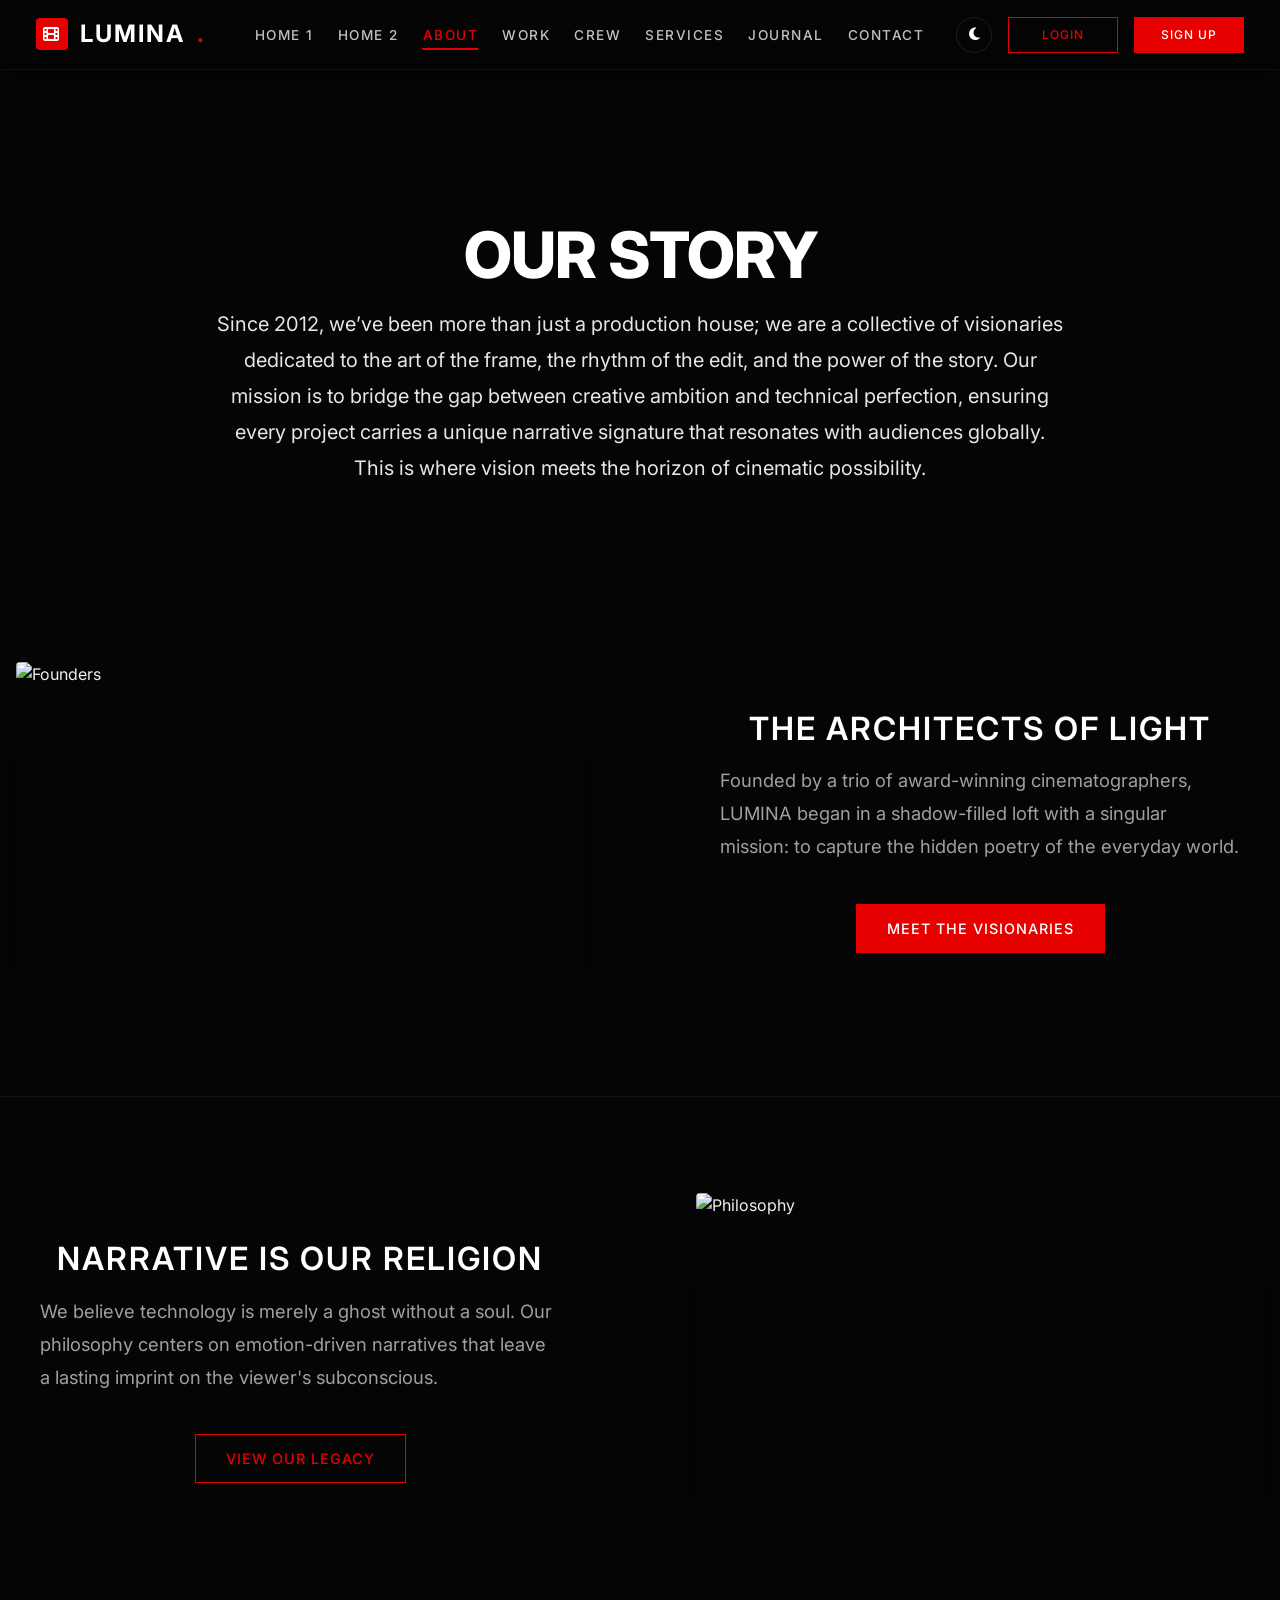
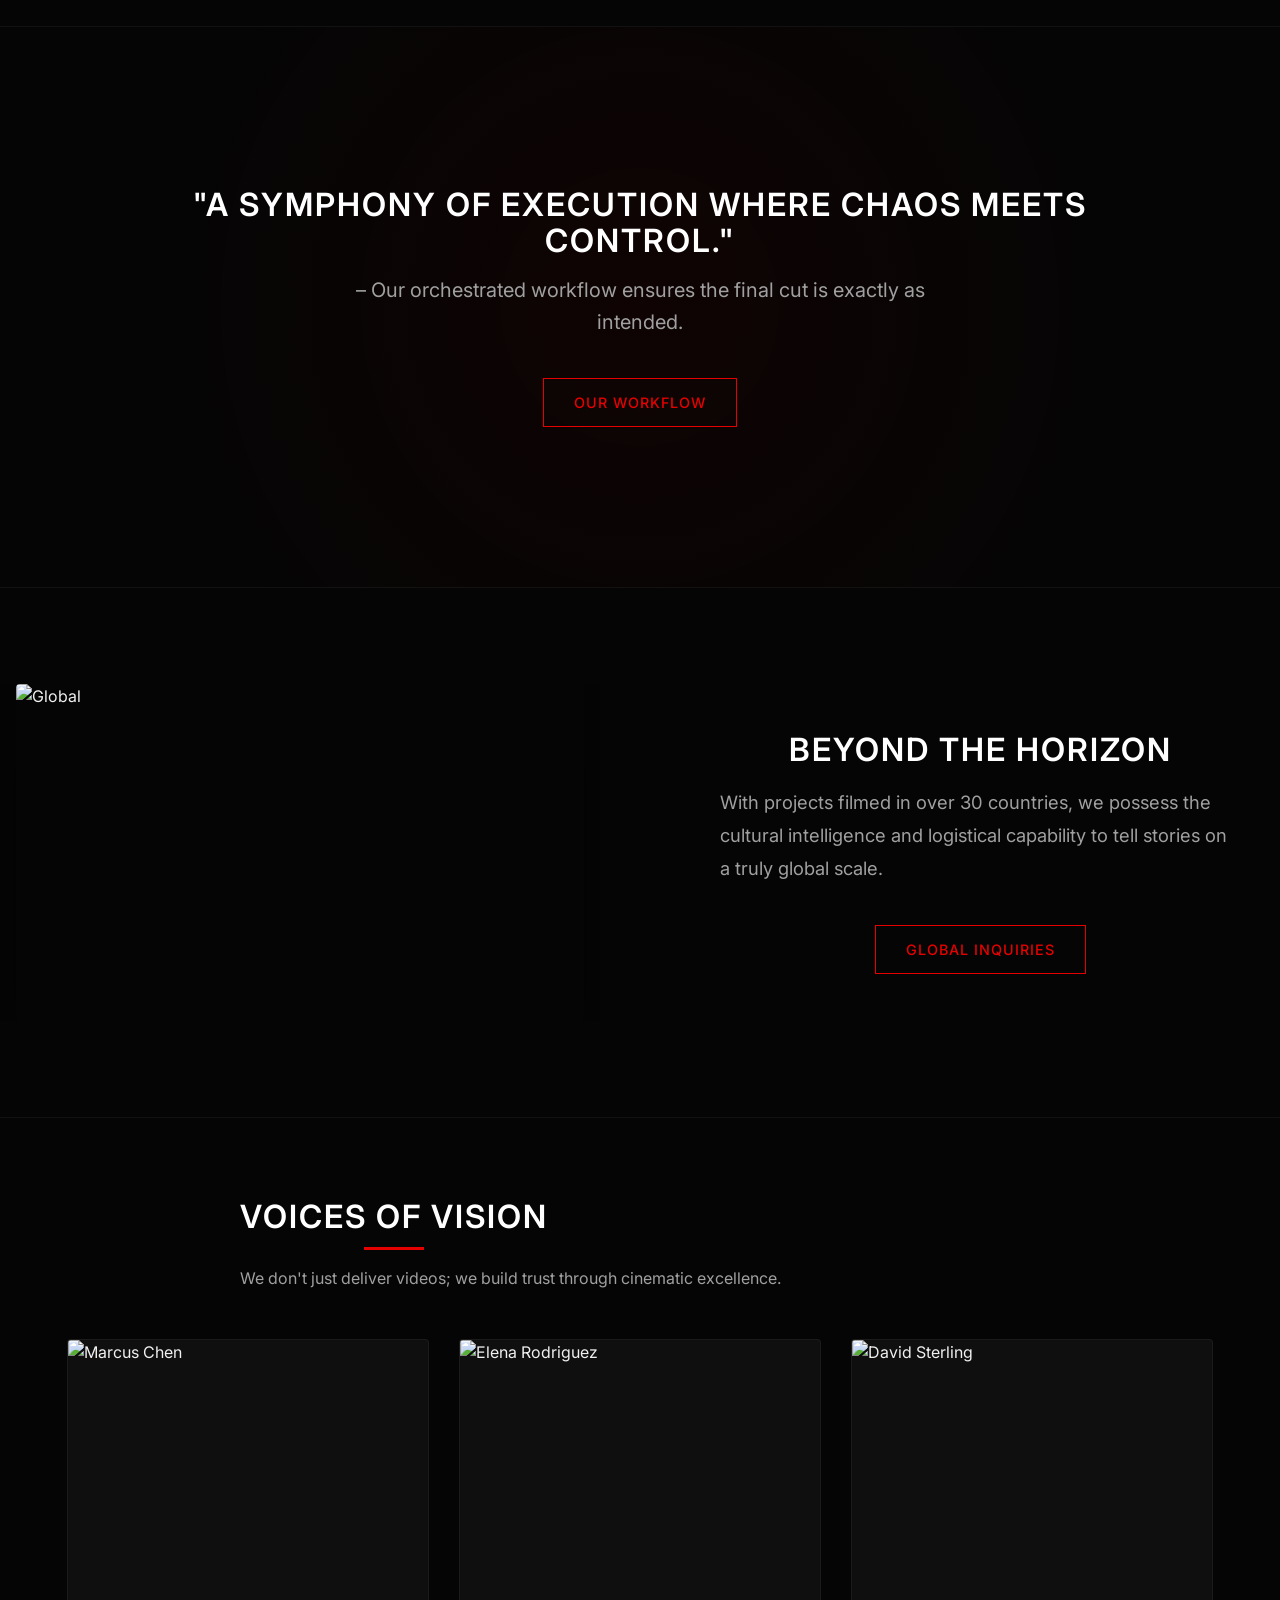
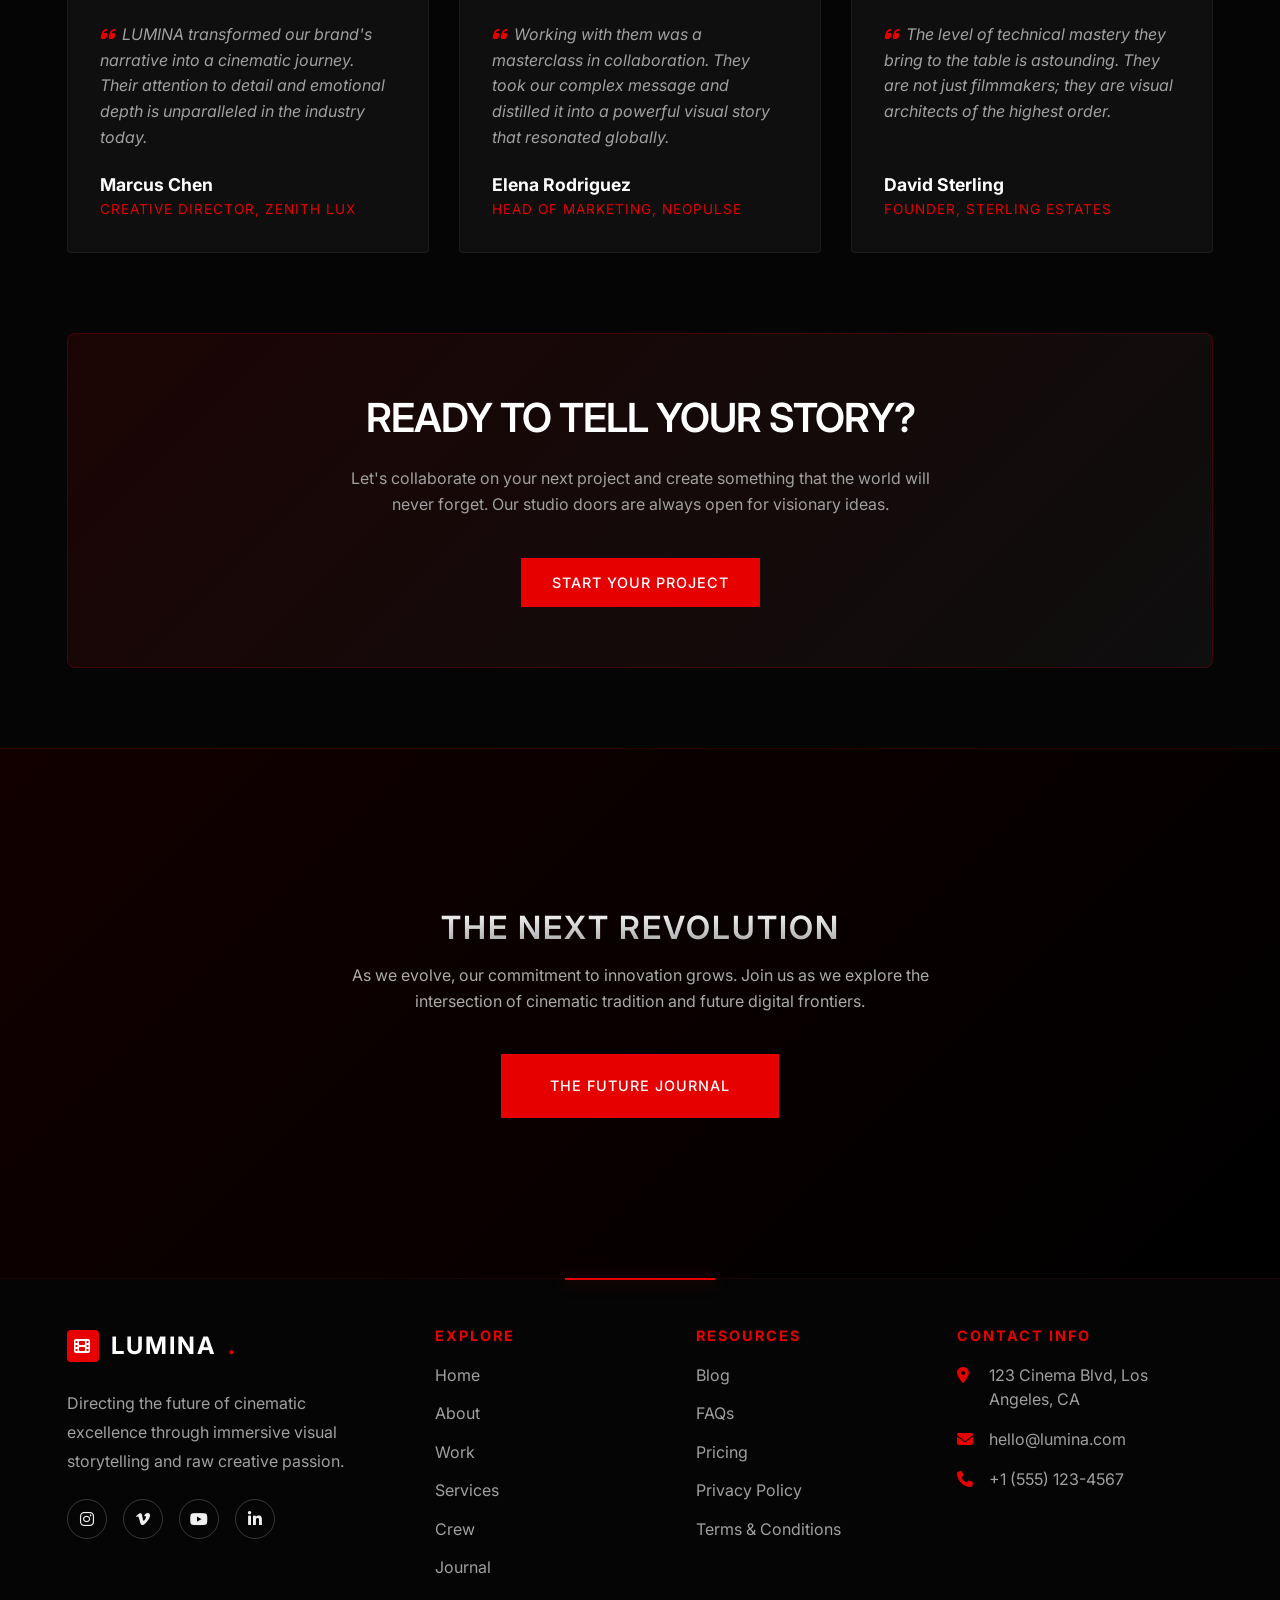
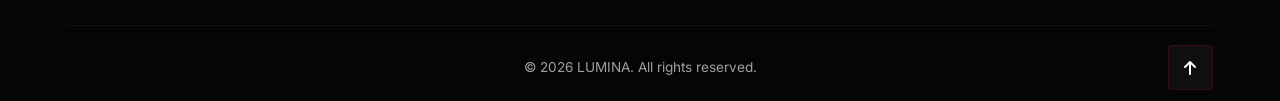
==== commit 36475b1b: "correction" ====
--- a/about.html
+++ b/about.html
@@ -9,54 +9,155 @@
     <link rel="icon" type="image/png" href="favicon.png">
     <link rel="stylesheet" href="https://cdnjs.cloudflare.com/ajax/libs/font-awesome/6.4.0/css/all.min.css">
     <style>
+        /* --- Hero Section Fixes --- */
         .page-header {
             background: transparent !important;
             min-height: auto !important;
+            padding-top: 150px;
+            /* Ensure spacing from top */
+            padding-bottom: 80px;
         }
 
         .page-header::before {
             display: none !important;
         }
 
-        .about-story {
+        /* Light Mode Hero Visibility Fix */
+        body.light-mode .page-header h1 {
+            color: #1a1a1a !important;
+        }
+
+        body.light-mode .page-header p {
+            color: #4a4a4a !important;
+        }
+
+        /* --- Voices of Vision (New Layout) --- */
+        .voices-wrapper {
+            padding: 80px 0;
+            background: var(--bg-color);
+        }
+
+        .section-header {
+            text-align: left;
+            margin-bottom: 3rem;
             max-width: 800px;
-            margin: 0 auto;
+        }
+
+        .voices-grid {
+            display: grid;
+            grid-template-columns: repeat(3, 1fr);
+            gap: 30px;
+            align-items: stretch;
+            /* Equal Height */
+        }
+
+        .voice-card {
+            background: var(--bg-secondary);
+            border: 1px solid rgba(255, 255, 255, 0.05);
+            border-radius: 4px;
+            overflow: hidden;
+            display: flex;
+            flex-direction: column;
+            transition: transform 0.3s ease, box-shadow 0.3s ease;
+        }
+
+        .voice-card:hover {
+            transform: translateY(-5px);
+            border-color: var(--accent-color);
+            box-shadow: 0 10px 30px rgba(0, 0, 0, 0.3);
+        }
+
+        .voice-img {
+            width: 100%;
+            height: 250px;
+            object-fit: cover;
+            object-position: center;
+        }
+
+        .voice-content {
+            padding: 2rem;
+            flex-grow: 1;
+            /* Pushes content to fill height */
+            display: flex;
+            flex-direction: column;
+            justify-content: space-between;
+        }
+
+        .voice-quote {
+            font-size: 1rem;
+            line-height: 1.6;
+            color: var(--text-secondary);
+            margin-bottom: 1.5rem;
+            font-style: italic;
+            position: relative;
+        }
+
+        .voice-quote::before {
+            content: '\f10d';
+            font-family: 'Font Awesome 6 Free';
+            font-weight: 900;
+            color: var(--accent-color);
+            margin-right: 8px;
+        }
+
+        .voice-author h4 {
+            color: var(--white);
             font-size: 1.1rem;
-            line-height: 1.8;
-            color: #ccc;
-        }
-
-        .about-story p {
-            margin-bottom: 2rem;
-            color: inherit;
-        }
-
-        .vision-mission {
-            display: grid;
-            grid-template-columns: 1fr 1fr;
-            gap: 4rem;
-            margin: 4rem 0;
+            margin-bottom: 0.2rem;
+            font-weight: 700;
+        }
+
+        .voice-author p {
+            color: var(--accent-color);
+            font-size: 0.85rem;
+            text-transform: uppercase;
+            letter-spacing: 1px;
+        }
+
+        /* Light Mode Voices Fix */
+        body.light-mode .voice-card {
+            background: #ffffff;
+            border-color: rgba(0, 0, 0, 0.1);
+            box-shadow: 0 5px 15px rgba(0, 0, 0, 0.05);
+        }
+
+        body.light-mode .voice-author h4 {
+            color: #1a1a1a;
+        }
+
+        /* Responsiveness */
+        @media (max-width: 1024px) {
+            .voices-grid {
+                grid-template-columns: repeat(2, 1fr);
+            }
+
+            /* Center Heading and Card Content on Tablet/Mobile */
+            .section-header {
+                text-align: center !important;
+                margin-left: auto;
+                margin-right: auto;
+            }
+
+            .voice-content {
+                text-align: center !important;
+                align-items: center;
+                /* Center flex children */
+            }
+
+            .voice-quote,
+            .voice-author {
+                text-align: center !important;
+            }
         }
 
         @media (max-width: 768px) {
-            .vision-mission {
+            .voices-grid {
                 grid-template-columns: 1fr;
             }
-        }
-
-        .vm-card {
-            background: var(--bg-secondary);
-            padding: 3rem;
-            border-left: 3px solid var(--accent-color);
-        }
-
-        .vm-card h3 {
-            margin-bottom: 1rem;
-            color: var(--accent-color);
-        }
-
-        .milestones {
-            margin-top: 8rem;
+
+            .page-header {
+                padding-top: 120px;
+            }
         }
     </style>
 </head>
@@ -103,7 +204,7 @@
 
     <header class="page-header">
         <div class="container">
-            <h1 class="fade-in" style="font-size: 4rem; margin-bottom: 0.75rem;">Our Story</h1>
+            <h1 class="fade-in" style="font-size: clamp(2.5rem, 5vw, 4rem); margin-bottom: 1rem;">Our Story</h1>
             <p class="fade-in"
                 style="max-width: 850px; margin: 0 auto; line-height: 1.8; color: var(--text-secondary);">Since 2012,
                 we’ve been more than just a production house; we are a collective of visionaries dedicated to the art of
@@ -131,7 +232,7 @@
         </section>
 
         <!-- Section 2: Artistic Philosophy (Split Reverse) -->
-        <section class="section-split reverse">
+        <section class="section-split reverse" id="philosophy">
             <div class="container split-image-wrapper fade-in">
                 <img src="https://images.unsplash.com/photo-1536440136628-849c177e76a1?q=80&w=1925&auto=format&fit=crop"
                     alt="Philosophy" class="split-image">
@@ -167,55 +268,53 @@
             </div>
         </section>
 
-        <!-- Section 5: Testimonials -->
-        <section class="testimonials-wrapper fade-in">
+        <!-- Section 5: Voices of Vision (Redesigned) -->
+        <section class="voices-wrapper fade-in">
             <div class="container">
                 <div class="section-header">
                     <h2 class="section-title">VOICES OF VISION</h2>
-                    <p>We don't just deliver videos; we build trust through cinematic excellence.</p>
-                </div>
-
-                <div class="testimonial-grid">
-                    <!-- Testimonial 1 -->
-                    <div class="testimonial-card">
-                        <div class="quote-icon"><i class="fas fa-quote-left"></i></div>
-                        <p class="testimonial-text">"LUMINA transformed our brand's narrative into a cinematic journey.
-                            Their attention to detail and emotional depth is unparalleled in the industry today."</p>
-                        <div class="testimonial-author">
-                            <img src="https://images.unsplash.com/photo-1507003211169-0a1dd7228f2d?q=80&w=1974&auto=format&fit=crop"
-                                alt="Marcus Chen" class="author-img">
-                            <div class="author-info">
+                    <p style="color: var(--text-secondary); max-width: 600px;">We don't just deliver videos; we build
+                        trust through cinematic excellence.</p>
+                </div>
+
+                <div class="voices-grid">
+                    <!-- Card 1 -->
+                    <div class="voice-card">
+                        <img src="https://images.unsplash.com/photo-1507003211169-0a1dd7228f2d?q=80&w=1974&auto=format&fit=crop"
+                            alt="Marcus Chen" class="voice-img">
+                        <div class="voice-content">
+                            <p class="voice-quote">LUMINA transformed our brand's narrative into a cinematic journey.
+                                Their attention to detail and emotional depth is unparalleled in the industry today.</p>
+                            <div class="voice-author">
                                 <h4>Marcus Chen</h4>
                                 <p>Creative Director, Zenith Lux</p>
                             </div>
                         </div>
                     </div>
 
-                    <!-- Testimonial 2 -->
-                    <div class="testimonial-card">
-                        <div class="quote-icon"><i class="fas fa-quote-left"></i></div>
-                        <p class="testimonial-text">"Working with them was a masterclass in collaboration. They took our
-                            complex message and distilled it into a powerful visual story that resonated globally."</p>
-                        <div class="testimonial-author">
-                            <img src="https://images.unsplash.com/photo-1494790108377-be9c29b29330?q=80&w=1974&auto=format&fit=crop"
-                                alt="Elena Rodriguez" class="author-img">
-                            <div class="author-info">
+                    <!-- Card 2 -->
+                    <div class="voice-card">
+                        <img src="https://images.unsplash.com/photo-1494790108377-be9c29b29330?q=80&w=1974&auto=format&fit=crop"
+                            alt="Elena Rodriguez" class="voice-img">
+                        <div class="voice-content">
+                            <p class="voice-quote">Working with them was a masterclass in collaboration. They took our
+                                complex message and distilled it into a powerful visual story that resonated globally.
+                            </p>
+                            <div class="voice-author">
                                 <h4>Elena Rodriguez</h4>
                                 <p>Head of Marketing, NeoPulse</p>
                             </div>
                         </div>
                     </div>
 
-                    <!-- Testimonial 3 -->
-                    <div class="testimonial-card">
-                        <div class="quote-icon"><i class="fas fa-quote-left"></i></div>
-                        <p class="testimonial-text">"The level of technical mastery they bring to the table is
-                            astounding. They are not just filmmakers; they are visual architects of the highest order."
-                        </p>
-                        <div class="testimonial-author">
-                            <img src="https://images.unsplash.com/photo-1472099645785-5658abf4ff4e?q=80&w=2070&auto=format&fit=crop"
-                                alt="David Sterling" class="author-img">
-                            <div class="author-info">
+                    <!-- Card 3 -->
+                    <div class="voice-card">
+                        <img src="https://images.unsplash.com/photo-1472099645785-5658abf4ff4e?q=80&w=2070&auto=format&fit=crop"
+                            alt="David Sterling" class="voice-img">
+                        <div class="voice-content">
+                            <p class="voice-quote">The level of technical mastery they bring to the table is astounding.
+                                They are not just filmmakers; they are visual architects of the highest order.</p>
+                            <div class="voice-author">
                                 <h4>David Sterling</h4>
                                 <p>Founder, Sterling Estates</p>
                             </div>
@@ -224,7 +323,7 @@
                 </div>
 
                 <!-- CTA Box -->
-                <div class="cta-box fade-in">
+                <div class="cta-box fade-in" style="margin-top: 80px;">
                     <h3>READY TO TELL YOUR STORY?</h3>
                     <p>Let's collaborate on your next project and create something that the world will never forget. Our
                         studio doors are always open for visionary ideas.</p>
--- a/css/style.css
+++ b/css/style.css
@@ -314,6 +314,7 @@
     display: flex;
     align-items: center;
     gap: 1rem;
+    margin-left: 2rem;
 }
 
 .nav-action {
@@ -501,6 +502,21 @@
     margin-bottom: 0.8rem;
 }
 
+.footer-contact ul li {
+    display: flex;
+    align-items: flex-start;
+    margin-bottom: 1rem;
+    color: var(--text-secondary);
+    line-height: 1.5;
+}
+
+.footer-contact ul li i {
+    min-width: 20px;
+    /* Ensure fixed width for alignment */
+    margin-top: 4px;
+    /* Align with first line of text */
+}
+
 .footer-links a {
     color: var(--text-secondary);
 }
@@ -526,8 +542,11 @@
 }
 
 .social-icons a:hover {
-    border-color: var(--accent-color);
-    color: var(--accent-color);
+    background: var(--accent-color);
+    border-color: var(--accent-color) !important;
+    color: var(--white) !important;
+    transform: translateY(-3px);
+    box-shadow: 0 5px 15px rgba(230, 0, 0, 0.4);
 }
 
 .footer-bottom {
@@ -1207,38 +1226,40 @@
     width: 100%;
 }
 
-/* Consistent Heading Size */
+/* Consistent Heading Size - Fixed White for Headers */
 .hero h1,
 .page-header h1,
 .journal-hero h1,
 .blog-header h1,
 .studio-hero h1 {
     font-size: clamp(2.5rem, 5vw, 4.2rem) !important;
-    /* Standardized not oversized */
     line-height: 1.1;
     margin-bottom: 0.75rem;
     font-weight: 800;
     text-transform: uppercase;
     letter-spacing: -1px;
-    color: var(--white);
+    color: #ffffff !important;
+    /* Always white due to dark overlay */
     max-width: 900px;
     margin-left: auto;
     margin-right: auto;
 }
 
-/* Subtext/Tagline Consistency */
+/* Subtext/Tagline Consistency - Fixed White */
 .hero p,
 .page-header p,
 .journal-hero p,
 .studio-hero p,
 .hero-subtitle {
     font-size: clamp(1rem, 2vw, 1.25rem);
-    color: rgba(255, 255, 255, 0.9);
+    color: rgba(255, 255, 255, 0.9) !important;
     max-width: 700px;
     margin: 0 auto 2rem;
     line-height: 1.6;
 }
 
+/* ... existing background rules ... */
+
 /* Specific Backgrounds (if not handled inline) */
 .hero {
     background-image: url('https://images.unsplash.com/photo-1598899134739-967cea94b6ce?q=80&w=2070&auto=format&fit=crop');
@@ -1253,77 +1274,9 @@
     background-image: url('https://images.unsplash.com/photo-1550745165-9bc0b252726f?q=80&w=2070&auto=format&fit=crop');
 }
 
-/* --- Testimonials & CTA Box --- */
-.testimonials-wrapper {
-    padding: 100px 0;
-    background: var(--bg-color);
-}
-
-.testimonial-grid {
-    display: grid;
-    grid-template-columns: repeat(3, 1fr);
-    gap: 30px;
-    margin-top: 50px;
-}
-
-.testimonial-card {
-    background: var(--bg-secondary);
-    padding: 40px;
-    border: 1px solid rgba(255, 255, 255, 0.05);
-    border-radius: 4px;
-    transition: var(--transition);
-    height: 100%;
-    display: flex;
-    flex-direction: column;
-}
-
-.testimonial-card:hover {
-    border-color: var(--accent-color);
-    transform: translateY(-8px);
-    box-shadow: 0 15px 40px rgba(0, 0, 0, 0.4);
-}
-
-.quote-icon {
-    font-size: 2rem;
-    color: var(--accent-color);
-    opacity: 0.5;
-    margin-bottom: 2rem;
-}
-
-.testimonial-text {
-    font-size: 1.1rem;
-    line-height: 1.7;
-    color: var(--text-secondary);
-    margin-bottom: 2.5rem;
-    font-style: italic;
-    flex-grow: 1;
-}
-
-.testimonial-author {
-    display: flex;
-    align-items: center;
-    gap: 15px;
-}
-
-.author-img {
-    width: 60px;
-    height: 60px;
-    border-radius: 50%;
-    object-fit: cover;
-    border: 2px solid rgba(230, 0, 0, 0.2);
-}
-
-.author-info h4 {
-    font-size: 1rem;
-    color: var(--white);
-    margin: 0;
-}
-
-.author-info p {
-    font-size: 0.85rem;
-    color: var(--accent-color);
-    margin: 0;
-}
+/* ... existing testimonial rules ... */
+
+/* ... existing cta-box rules ... */
 
 /* Compact CTA Box */
 .cta-box {
@@ -1338,6 +1291,11 @@
     align-items: center;
 }
 
+body.light-mode .cta-box {
+    background: linear-gradient(135deg, #f5f5f5 0%, #e0e0e0 100%);
+    border-color: rgba(0, 0, 0, 0.1);
+}
+
 .cta-box h3 {
     font-size: 2.5rem;
     margin-bottom: 1.5rem;
@@ -1357,4 +1315,29 @@
     .cta-box {
         padding: 40px 20px;
     }
+}
+
+/* --- Global Light Mode Hero Fixes --- */
+body.light-mode .page-header h1,
+body.light-mode .journal-hero h1,
+body.light-mode .blog-header h1 {
+    color: #111111 !important;
+}
+
+body.light-mode .page-header p,
+body.light-mode .journal-hero p,
+body.light-mode .blog-header p {
+    color: #333333 !important;
+}
+
+/* Ensure overlay doesn't darken the background if we have dark text */
+/* This adds a white overlay which helps if there is a background image, 
+   and is invisible/harmless if the background is transparent (on white body) */
+body.light-mode .page-header::before,
+body.light-mode .journal-hero::before,
+body.light-mode .blog-header::before {
+    background: rgba(255, 255, 255, 0.85);
+    backdrop-filter: blur(5px);
+    display: block !important;
+    /* Force display if hidden by inline styles, to ensure text readability against any potential bg */
 }
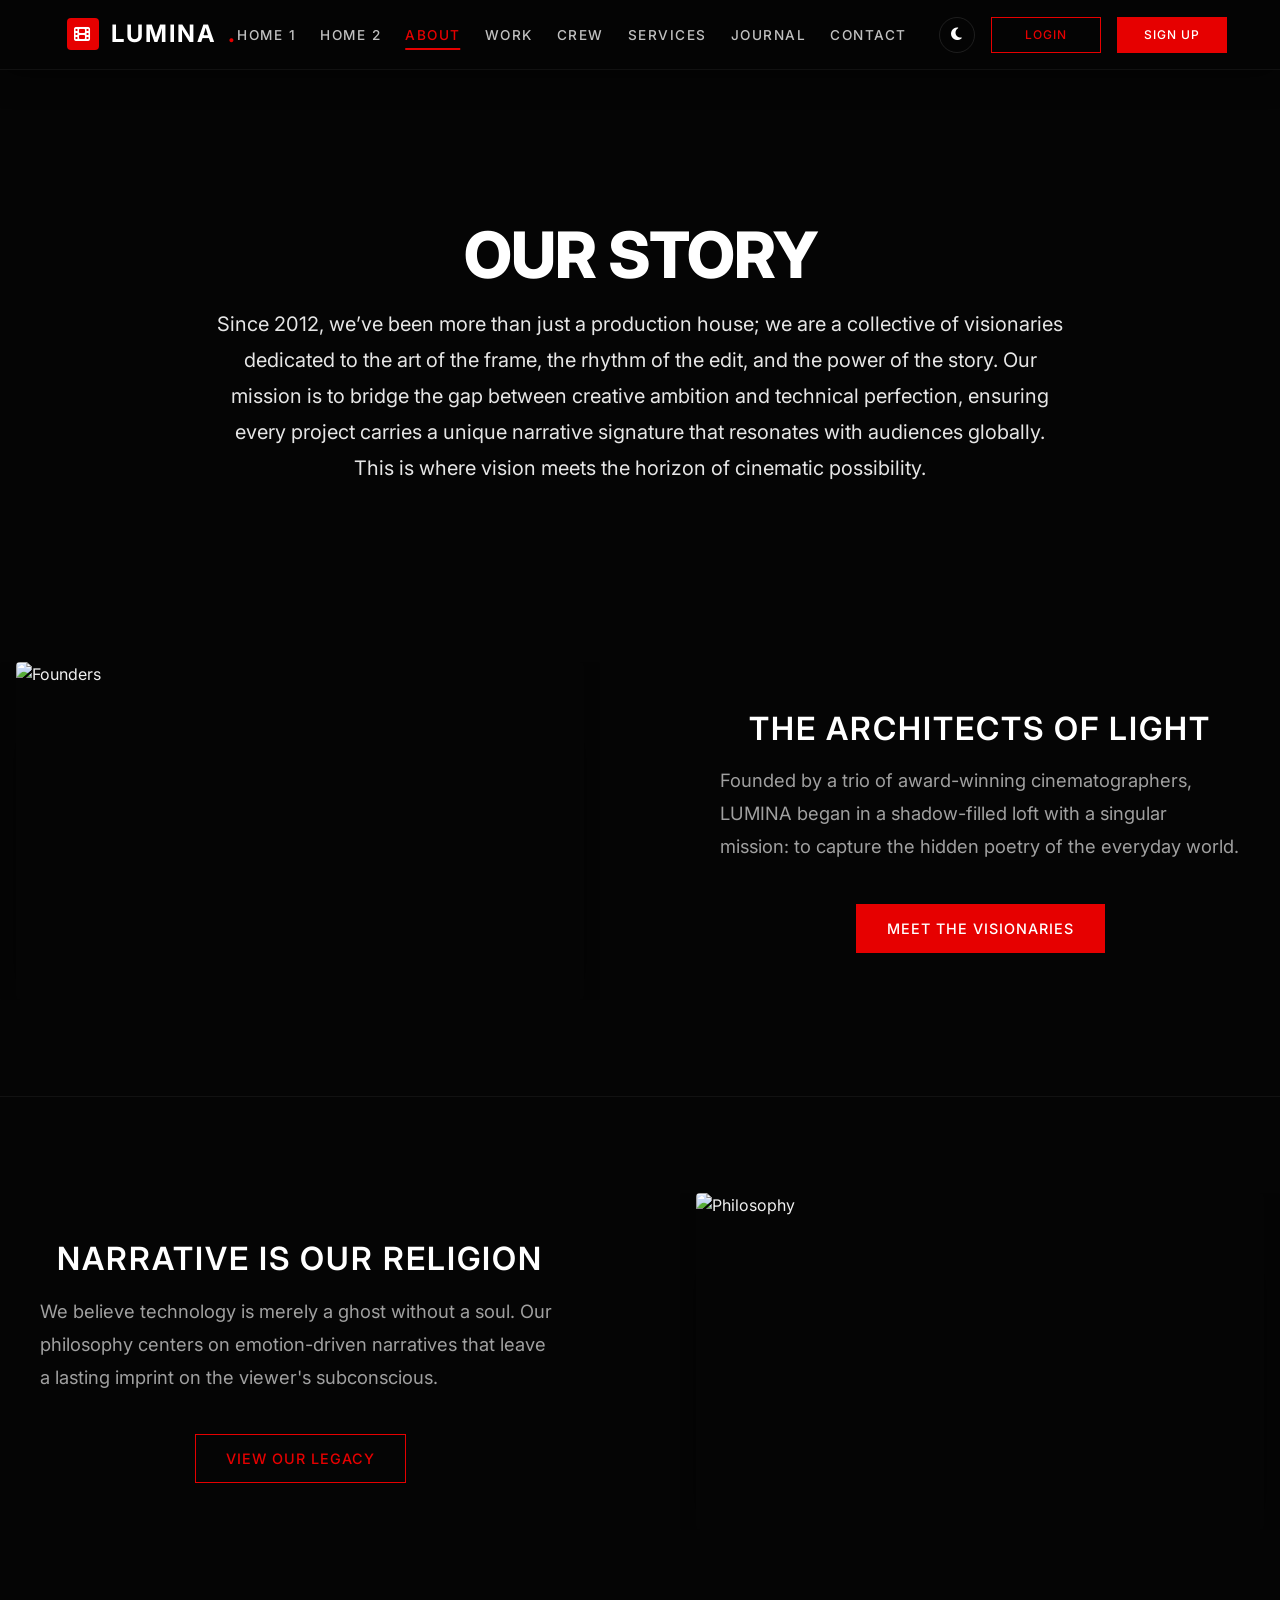
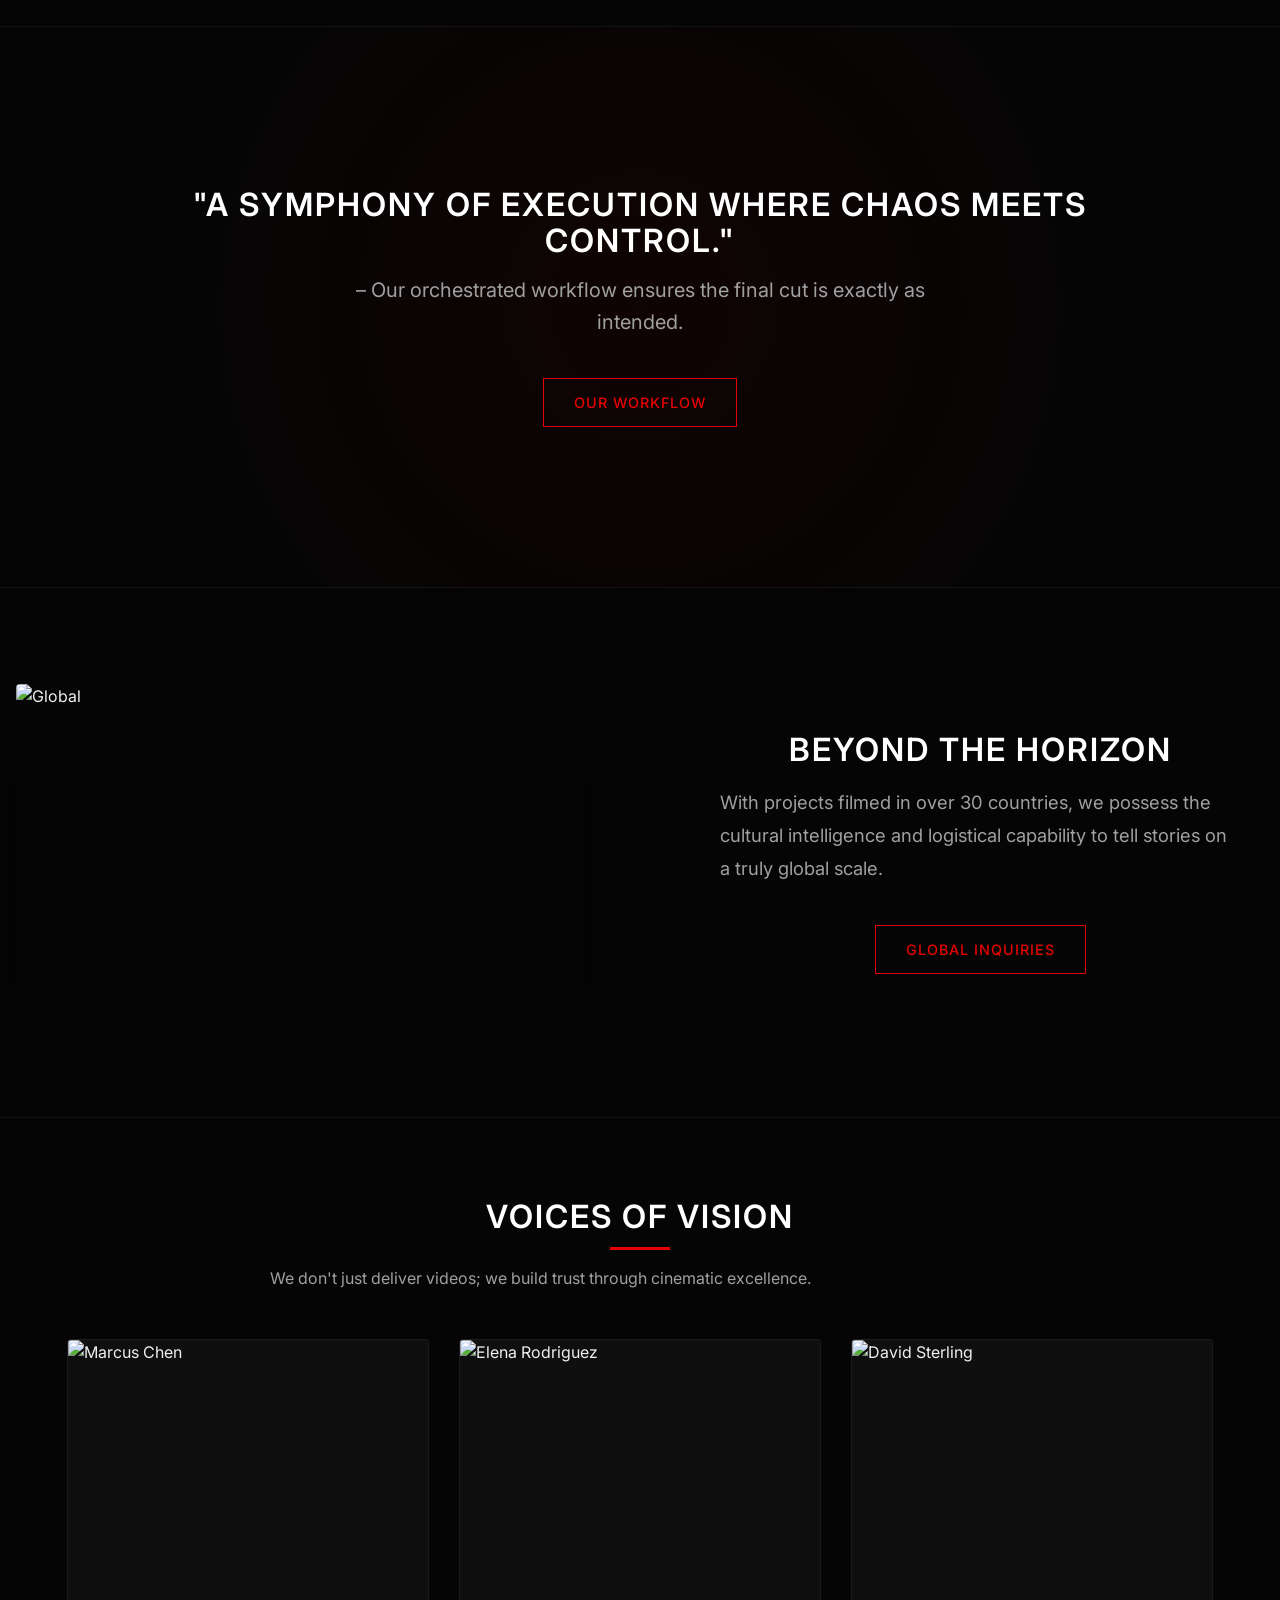
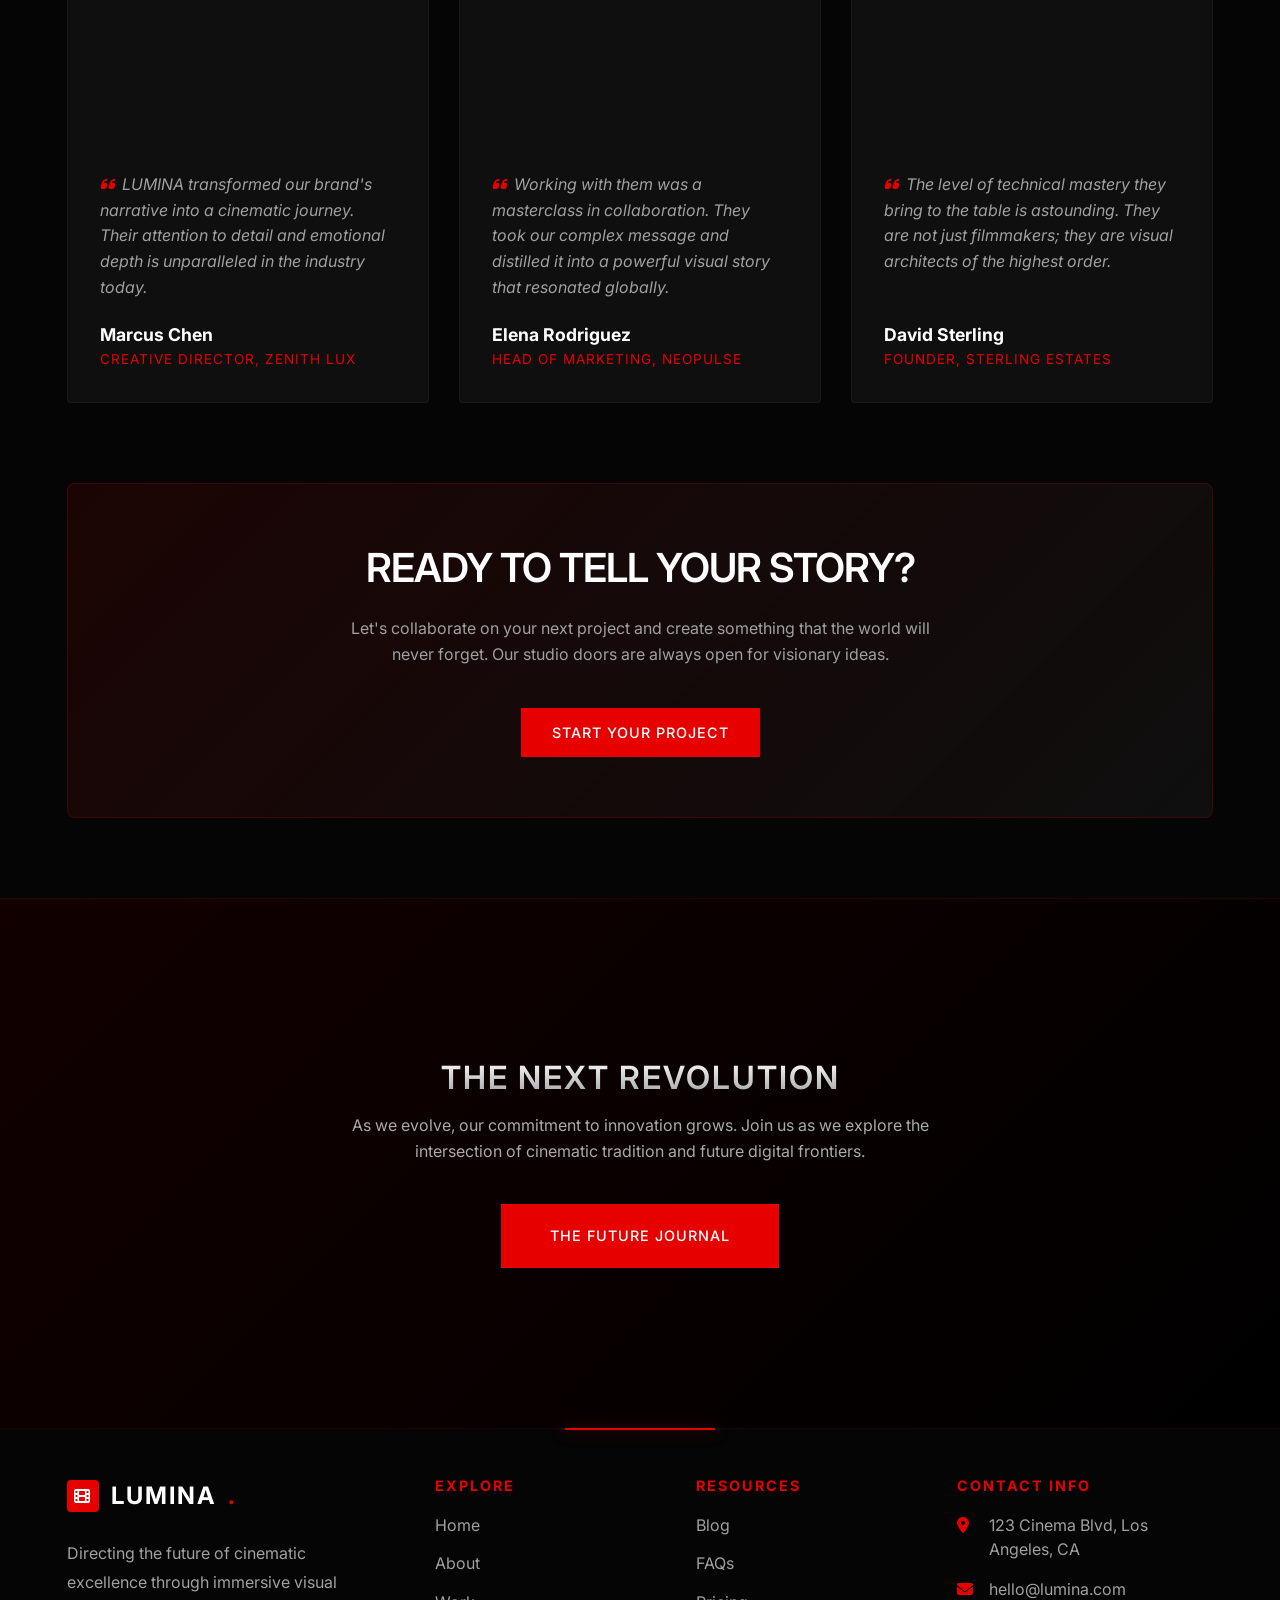
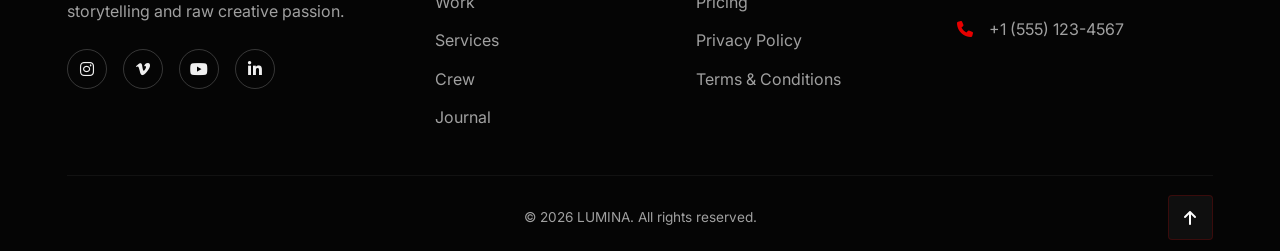
==== commit 7b7eb428: "corrections" ====
--- a/about.html
+++ b/about.html
@@ -38,8 +38,8 @@
         }
 
         .section-header {
-            text-align: left;
-            margin-bottom: 3rem;
+            text-align: center;
+            margin: 0 auto 3rem;
             max-width: 800px;
         }
 
@@ -69,9 +69,9 @@
 
         .voice-img {
             width: 100%;
-            height: 250px;
+            height: 400px;
             object-fit: cover;
-            object-position: center;
+            object-position: top center;
         }
 
         .voice-content {
--- a/css/style.css
+++ b/css/style.css
@@ -22,6 +22,8 @@
     --spacing-md: 2rem;
     --spacing-lg: 4rem;
     --spacing-xl: 8rem;
+
+    scroll-behavior: smooth;
 }
 
 /* Light Mode Variables Overrides */
@@ -165,13 +167,13 @@
 
 .btn:hover {
     background: var(--accent-color);
-    color: var(--white);
+    color: #ffffff;
     border-color: var(--accent-color);
 }
 
 .btn-primary {
     background: var(--accent-color);
-    color: var(--white);
+    color: #ffffff;
 }
 
 .btn-primary:hover {
@@ -209,7 +211,7 @@
     display: flex;
     justify-content: space-between;
     align-items: center;
-    width: 100%;
+    /* width: 100%; removed to respect .container width */
     height: 100%;
     position: relative;
 }
@@ -1223,7 +1225,6 @@
 .hero-content {
     position: relative;
     z-index: 2;
-    width: 100%;
 }
 
 /* Consistent Heading Size - Fixed White for Headers */
@@ -1340,4 +1341,276 @@
     backdrop-filter: blur(5px);
     display: block !important;
     /* Force display if hidden by inline styles, to ensure text readability against any potential bg */
+}
+
+/* --- Login & Signup Pages --- */
+.login-page-body {
+    padding-top: 0;
+    display: flex;
+    align-items: center;
+    justify-content: center;
+    min-height: 100vh;
+    background-color: var(--bg-color);
+    background-image: radial-gradient(circle at center, rgba(230, 0, 0, 0.05) 0%, var(--bg-color) 100%);
+    position: relative;
+}
+
+body.light-mode.login-page-body {
+    background-image: radial-gradient(circle at center, rgba(230, 0, 0, 0.05) 0%, var(--bg-color) 100%);
+}
+
+.login-wrapper {
+    width: 100%;
+    max-width: 420px;
+    padding: 1rem;
+    z-index: 2;
+}
+
+.signup-wrapper {
+    max-width: 450px;
+}
+
+.login-card {
+    background: var(--bg-secondary);
+    padding: 2.5rem;
+    border: 1px solid rgba(255, 255, 255, 0.05);
+    border-radius: 8px;
+    box-shadow: 0 20px 50px rgba(0, 0, 0, 0.3);
+    animation: fadeUp 0.8s ease-out;
+}
+
+body.light-mode .login-card {
+    border: 1px solid rgba(0, 0, 0, 0.1);
+    box-shadow: 0 10px 30px rgba(0, 0, 0, 0.05);
+}
+
+.login-header {
+    text-align: center;
+    margin-bottom: 2rem;
+}
+
+.login-header .brand-logo {
+    display: inline-flex;
+    align-items: center;
+    gap: 12px;
+    font-family: var(--font-heading);
+    font-size: 2rem;
+    font-weight: 700;
+    color: var(--white);
+    letter-spacing: 2px;
+    margin-bottom: 0.5rem;
+}
+
+.login-header p {
+    font-size: 0.95rem;
+    color: var(--text-secondary);
+}
+
+.login-card .form-group {
+    margin-bottom: 1.5rem;
+}
+
+.login-card label {
+    display: block;
+    margin-bottom: 0.5rem;
+    font-size: 0.85rem;
+    color: var(--text-secondary);
+}
+
+.login-card .form-check label,
+.login-card .remember-me {
+    display: flex;
+    align-items: center;
+    margin-bottom: 0;
+}
+
+.login-card .form-check input,
+.login-card .remember-me input {
+    margin: 0;
+    flex-shrink: 0;
+}
+
+.login-card .form-control {
+    width: 100%;
+    padding: 12px 15px;
+    background: rgba(255, 255, 255, 0.03);
+    border: 1px solid rgba(255, 255, 255, 0.1);
+    color: var(--white);
+    font-family: var(--font-body);
+    font-size: 0.95rem;
+    border-radius: 4px;
+    transition: var(--transition);
+}
+
+body.light-mode .login-card .form-control {
+    background: #f8f8f8;
+    border-color: #ddd;
+    color: #333;
+}
+
+.login-card .form-control:focus {
+    outline: none;
+    border-color: var(--accent-color);
+}
+
+.password-wrapper {
+    position: relative;
+}
+
+.toggle-password {
+    position: absolute;
+    right: 15px;
+    top: 50%;
+    transform: translateY(-50%);
+    color: var(--text-secondary);
+    cursor: pointer;
+}
+
+.form-actions {
+    display: flex;
+    justify-content: space-between;
+    align-items: center;
+    margin-bottom: 2rem;
+    font-size: 0.85rem;
+}
+
+.remember-me {
+    display: flex;
+    align-items: center;
+    gap: 8px;
+    color: var(--text-secondary);
+    cursor: pointer;
+}
+
+.forgot-password {
+    color: var(--text-secondary);
+}
+
+.forgot-password:hover {
+    color: var(--accent-color);
+}
+
+.divider {
+    display: flex;
+    align-items: center;
+    text-align: center;
+    margin: 2rem 0;
+    color: var(--text-secondary);
+    font-size: 0.8rem;
+    text-transform: uppercase;
+    letter-spacing: 1px;
+}
+
+.divider::before,
+.divider::after {
+    content: '';
+    flex: 1;
+    border-bottom: 1px solid rgba(255, 255, 255, 0.1);
+}
+
+body.light-mode .divider::before,
+body.light-mode .divider::after {
+    border-bottom: 1px solid rgba(0, 0, 0, 0.1);
+}
+
+.divider::before {
+    margin-right: 15px;
+}
+
+.divider::after {
+    margin-left: 15px;
+}
+
+.social-login {
+    display: grid;
+    grid-template-columns: 1fr 1fr;
+    gap: 15px;
+}
+
+.btn-social {
+    display: flex;
+    align-items: center;
+    justify-content: center;
+    gap: 10px;
+    padding: 10px;
+    background: transparent;
+    border: 1px solid rgba(255, 255, 255, 0.1);
+    color: var(--white);
+    border-radius: 4px;
+    cursor: pointer;
+    transition: var(--transition);
+}
+
+body.light-mode .btn-social {
+    border-color: #ddd;
+    color: #333;
+}
+
+.btn-social:hover {
+    border-color: var(--accent-color);
+    background: rgba(230, 0, 0, 0.05);
+}
+
+.btn-full {
+    display: block;
+    width: 100%;
+    text-align: center;
+    padding: 10px 20px;
+    margin-bottom: 2rem;
+    font-size: 0.85rem;
+}
+
+.back-link {
+    text-align: center;
+    margin-top: 2rem;
+    font-size: 0.9rem;
+    color: var(--text-secondary);
+}
+
+.back-link a {
+    color: var(--white);
+    font-weight: 600;
+}
+
+body.light-mode .back-link a {
+    color: var(--text-primary);
+}
+
+.form-check {
+    display: flex;
+    align-items: center;
+    gap: 12px;
+    margin-bottom: 1.5rem;
+    font-size: 0.85rem;
+    color: var(--text-secondary);
+}
+
+.form-check input {
+    accent-color: var(--accent-color);
+    cursor: pointer;
+    width: 16px;
+    height: 16px;
+}
+
+.form-check a {
+    color: var(--white);
+    text-decoration: underline;
+}
+
+.form-check a:hover {
+    color: var(--accent-color);
+}
+
+
+
+@media (max-width: 480px) {
+    .login-card {
+        padding: 2rem 1.5rem;
+    }
+
+    .social-login {
+        grid-template-columns: 1fr;
+    }
+
+
 }
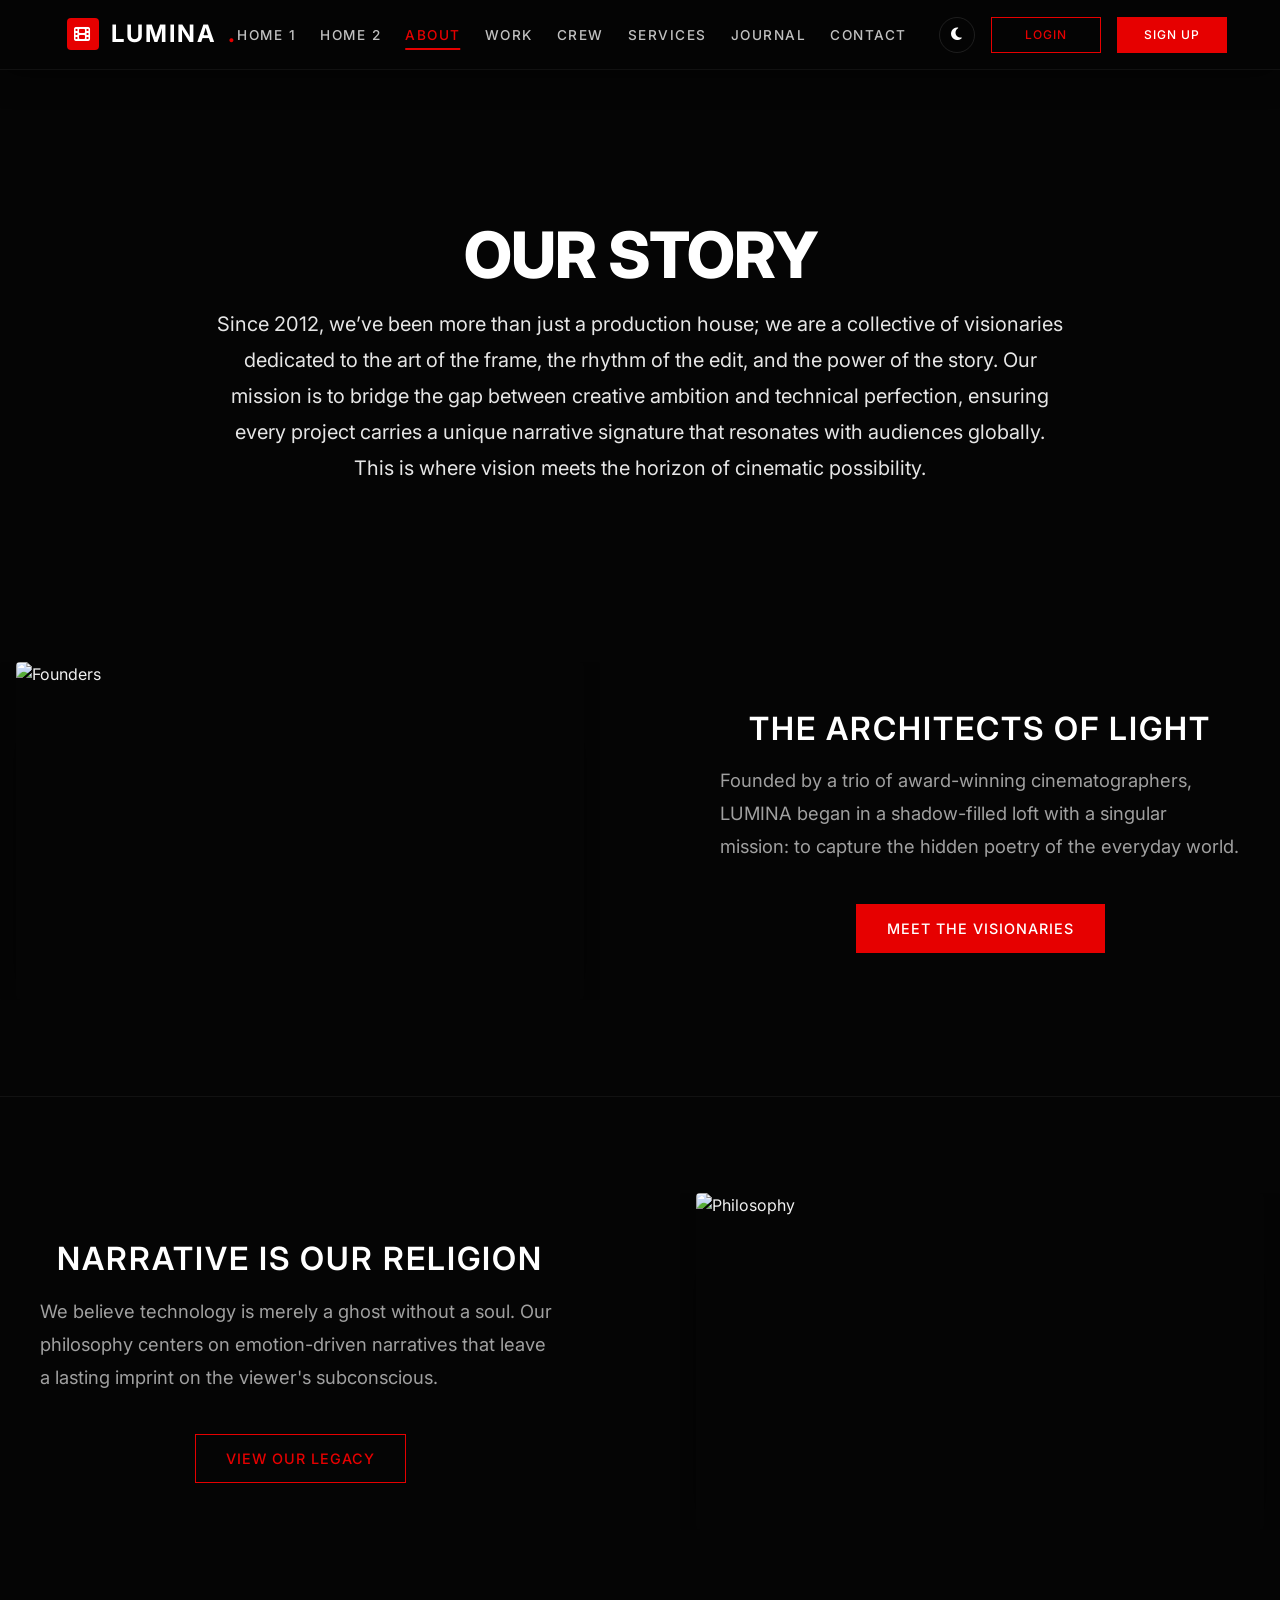
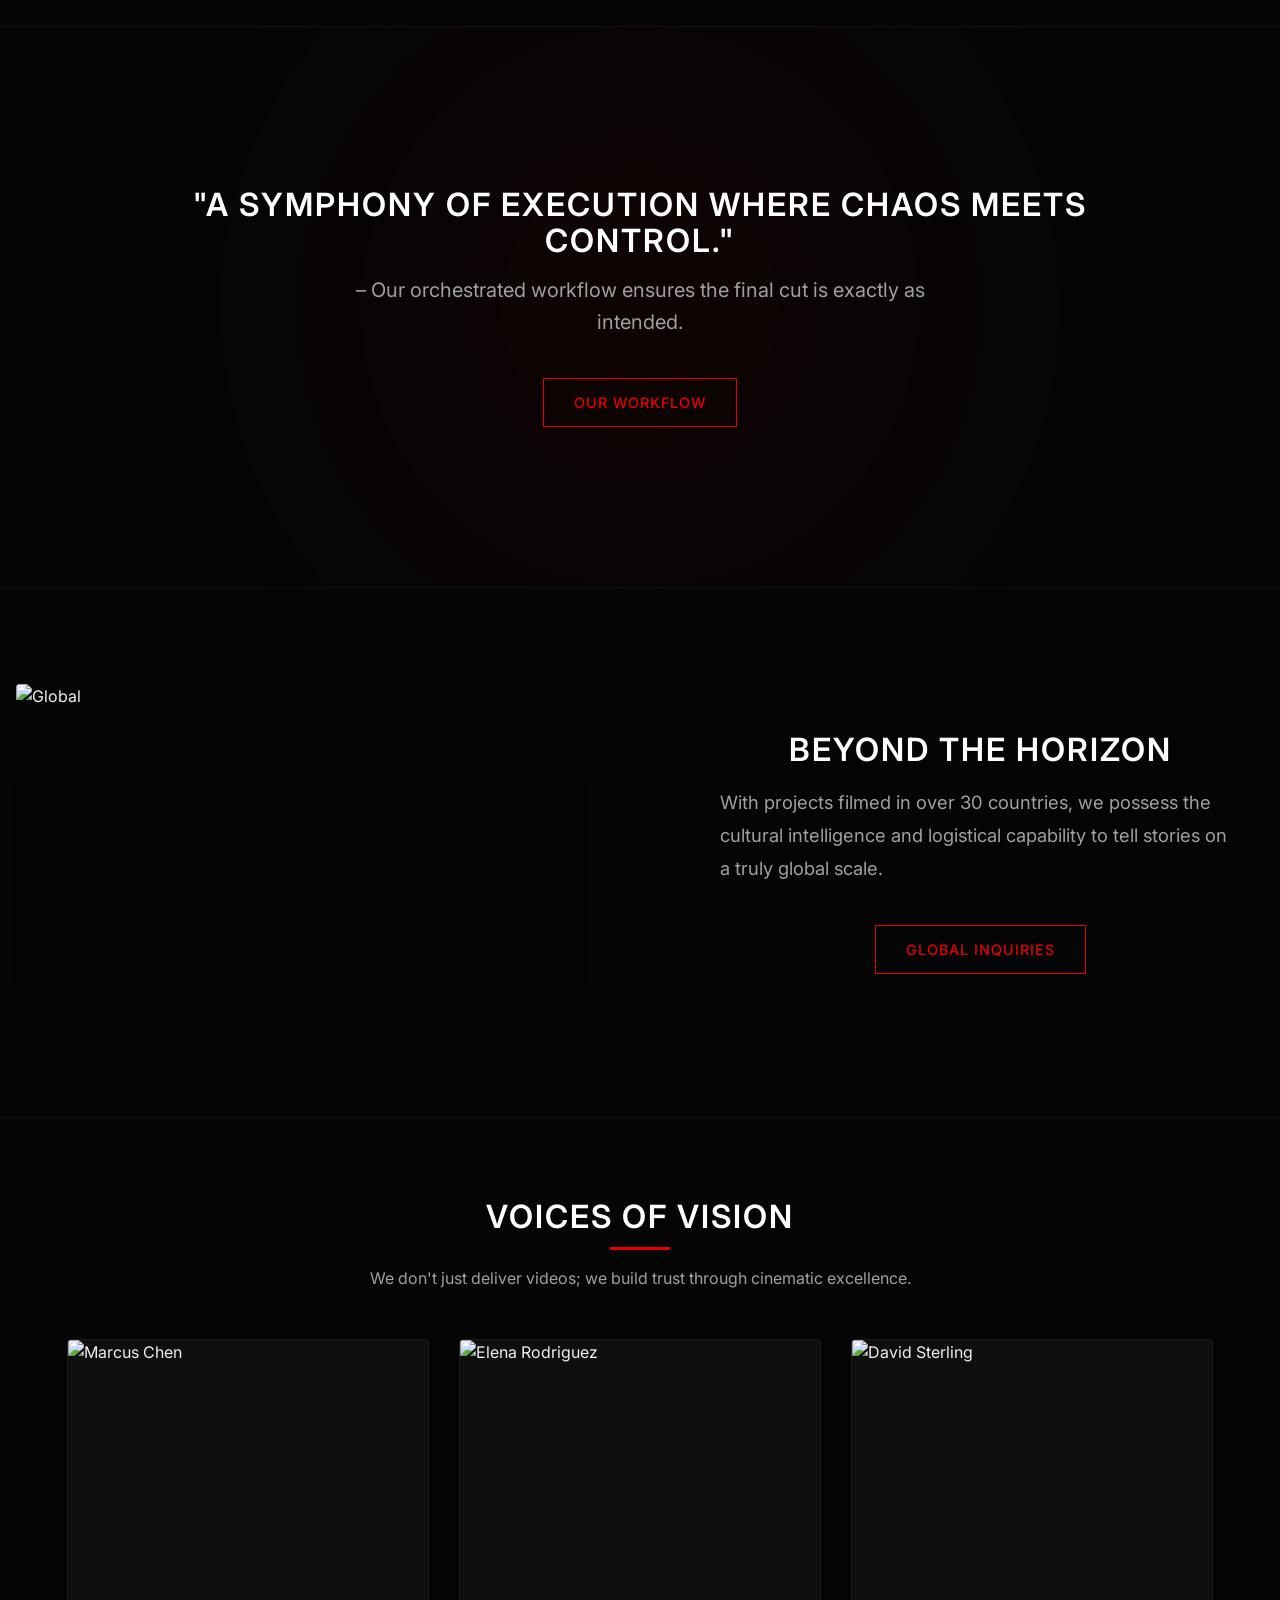
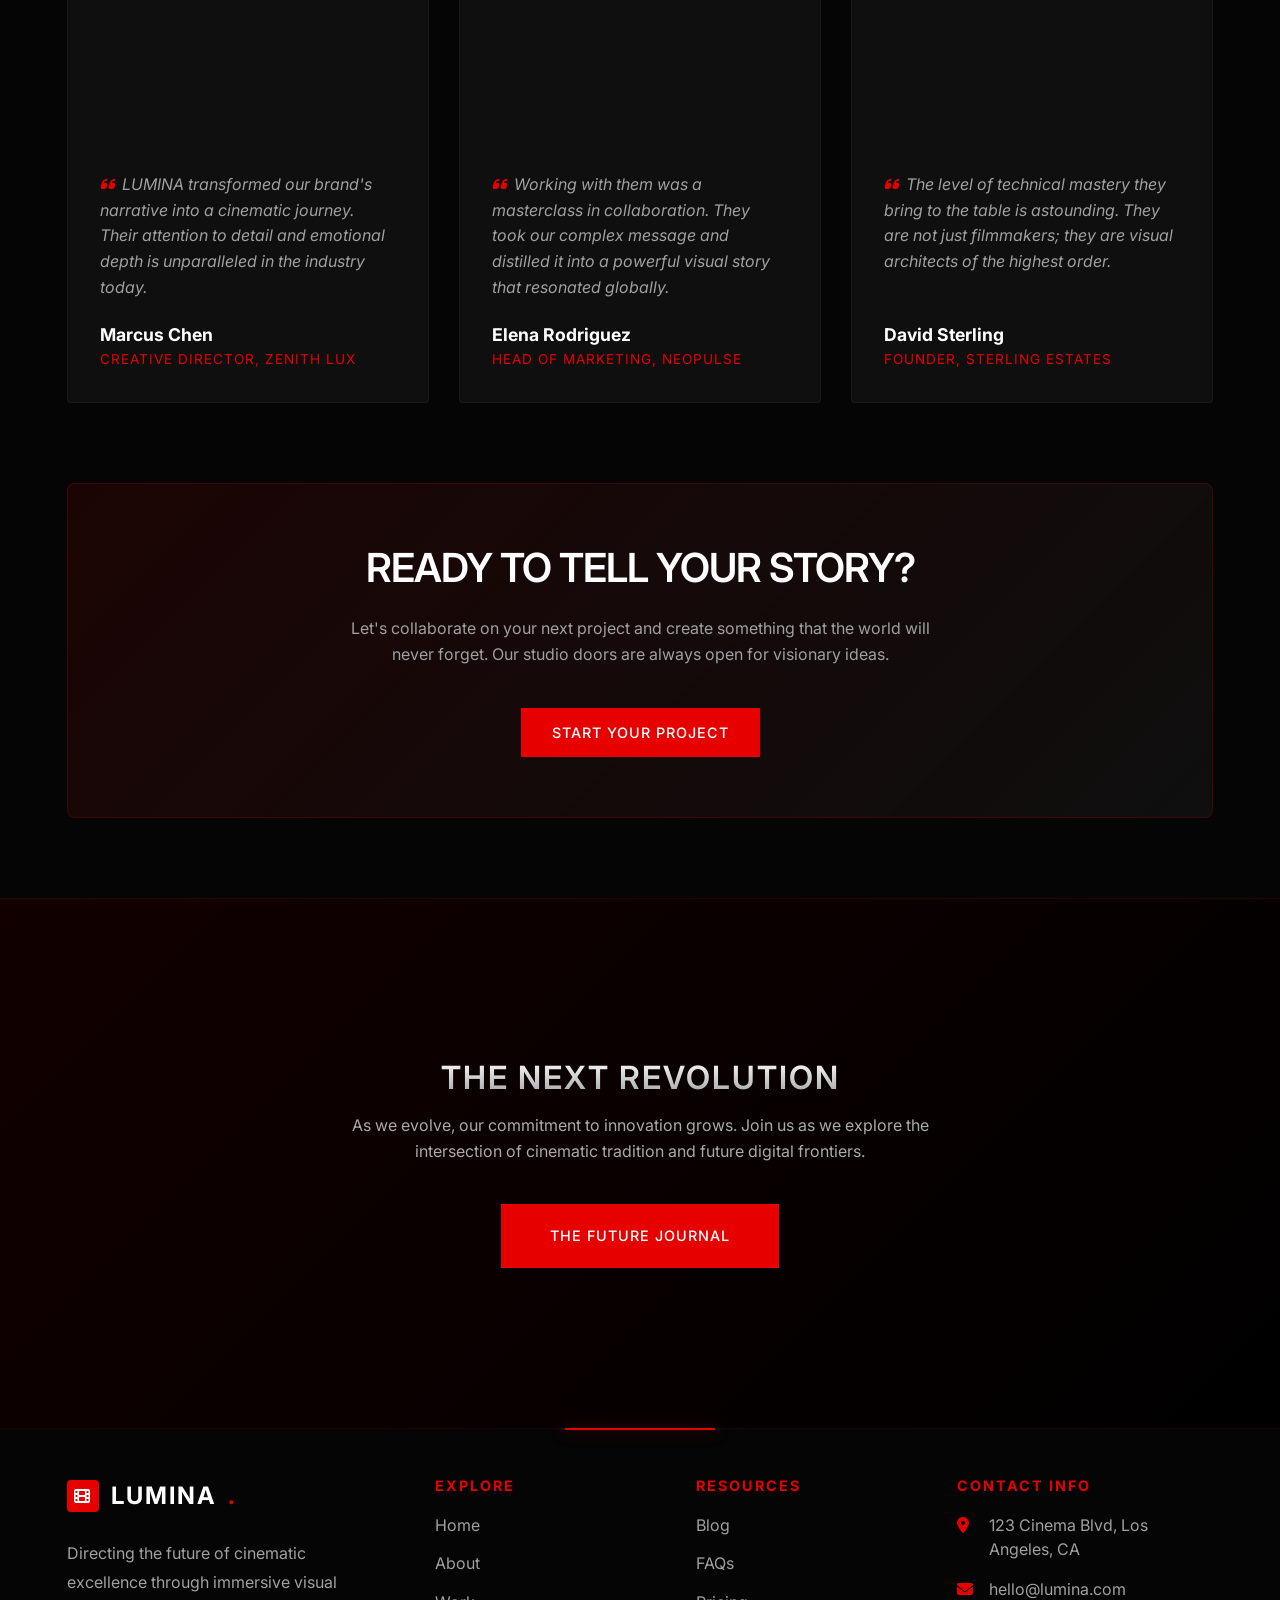
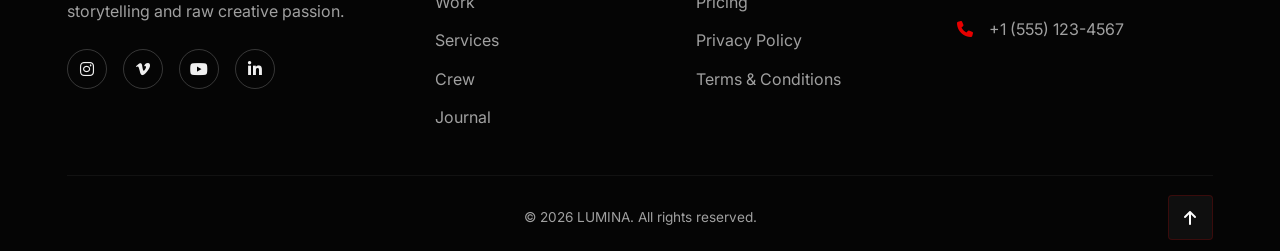
==== commit 6a0dabb9: "about" ====
--- a/about.html
+++ b/about.html
@@ -273,8 +273,8 @@
             <div class="container">
                 <div class="section-header">
                     <h2 class="section-title">VOICES OF VISION</h2>
-                    <p style="color: var(--text-secondary); max-width: 600px;">We don't just deliver videos; we build
-                        trust through cinematic excellence.</p>
+                    <p style="color: var(--text-secondary); max-width: 600px; margin-left: auto; margin-right: auto;">We
+                        don't just deliver videos; we build trust through cinematic excellence.</p>
                 </div>
 
                 <div class="voices-grid">
